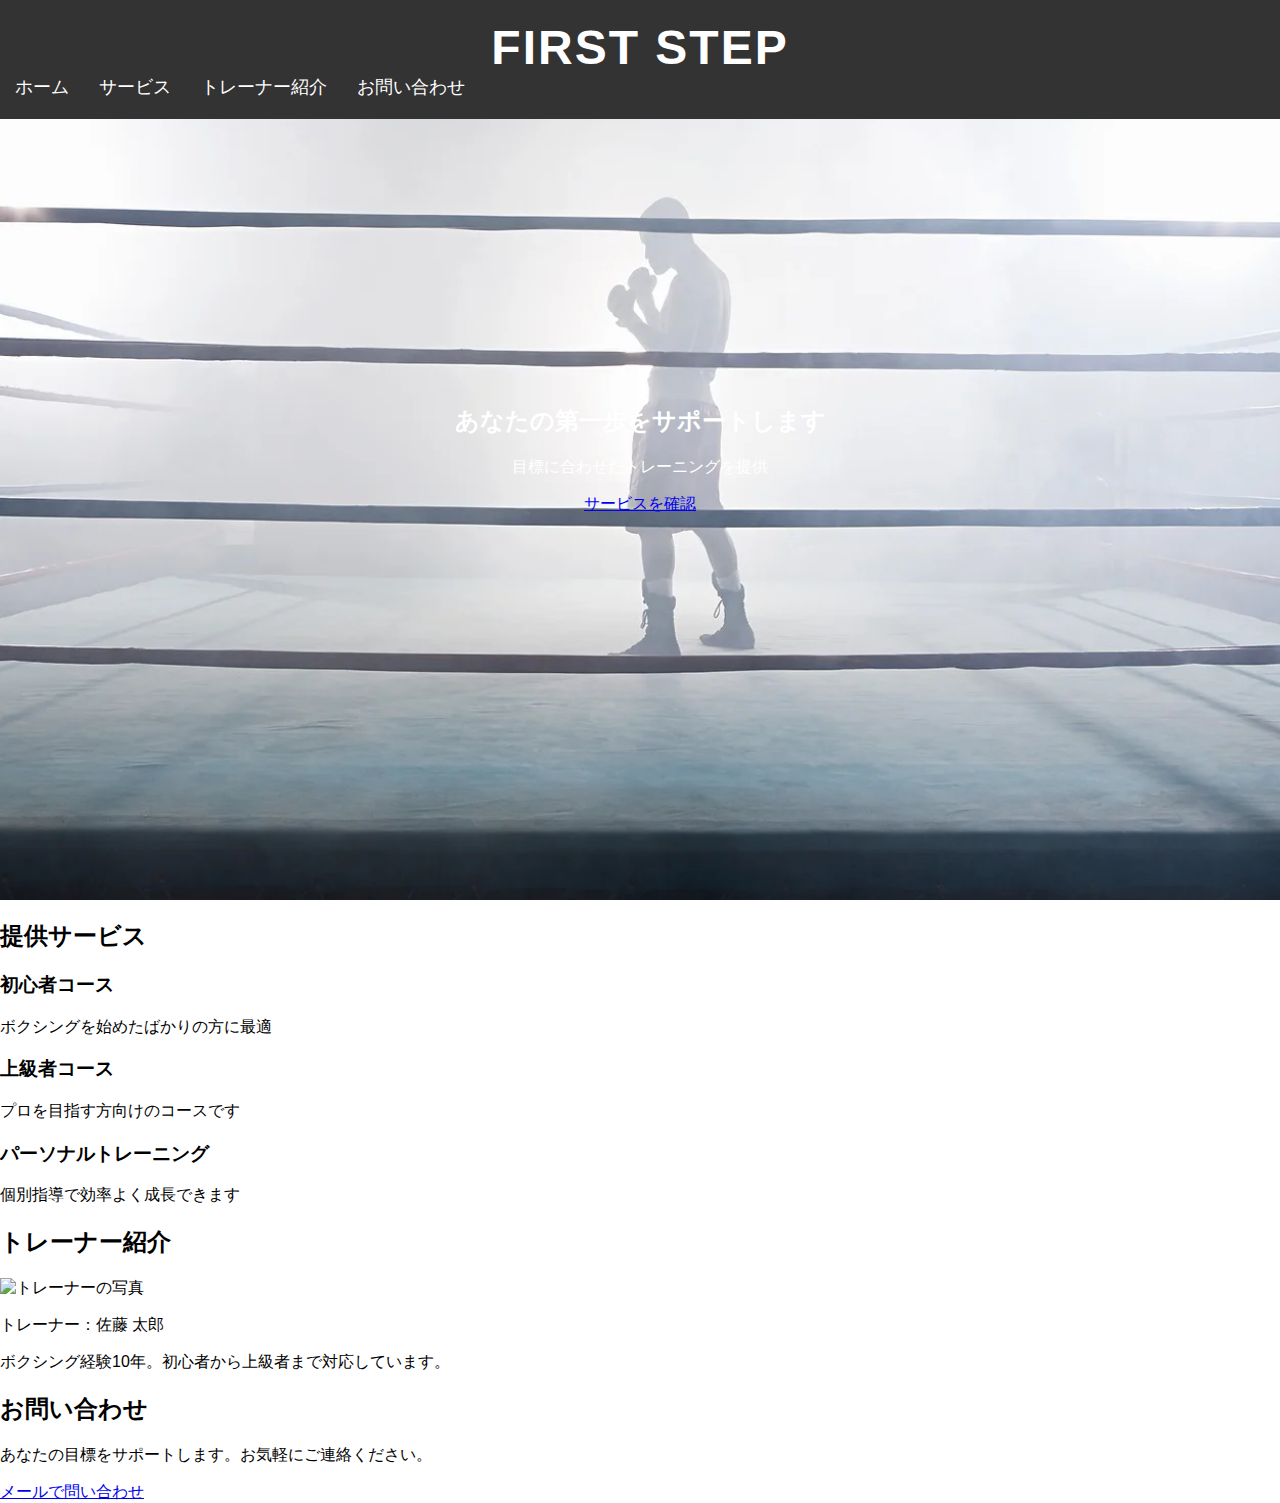
==== index.html @ b5ef2ebd "Update index.html" ====
<!DOCTYPE html>
<html lang="ja">
<head>
  <meta charset="UTF-8">
  <meta name="viewport" content="width=device-width, initial-scale=1.0">
  <title>FIRST STEP</title>
  <link rel="stylesheet" href="css/style.css">
</head>
<body>
  <header>
    <div class="container">
      <h1 class="logo">FIRST STEP</h1>
      <nav>
        <ul class="nav-links">
          <li><a href="#home">ホーム</a></li>
          <li><a href="#services">サービス</a></li>
          <li><a href="#trainer">トレーナー紹介</a></li>
          <li><a href="#contact">お問い合わせ</a></li>
        </ul>
      </nav>
    </div>
  </header>

  <section class="hero" id="home">
    <div class="hero-content">
      <h2>あなたの第一歩をサポートします</h2>
      <p>目標に合わせたトレーニングを提供</p>
      <a href="#services" class="cta-btn">サービスを確認</a>
    </div>
  </section>

  <!-- サービスセクション -->
  <section id="services" class="section fade-in">
    <h2>提供サービス</h2>
    <div class="service-cards">
      <div class="card">
        <h3>初心者コース</h3>
        <p>ボクシングを始めたばかりの方に最適</p>
      </div>
      <div class="card">
        <h3>上級者コース</h3>
        <p>プロを目指す方向けのコースです</p>
      </div>
      <div class="card">
        <h3>パーソナルトレーニング</h3>
        <p>個別指導で効率よく成長できます</p>
      </div>
    </div>
  </section>

  <!-- トレーナー紹介 -->
  <section id="trainer" class="section fade-in">
    <h2>トレーナー紹介</h2>
    <div class="trainer-info">
      <img src="../trainer.jpg" alt="トレーナーの写真" class="trainer-image">
      <p>トレーナー：佐藤 太郎</p>
      <p>ボクシング経験10年。初心者から上級者まで対応しています。</p>
    </div>
  </section>

  <!-- お問い合わせ -->
  <section id="contact" class="section fade-in">
    <h2>お問い合わせ</h2>
    <p>あなたの目標をサポートします。お気軽にご連絡ください。</p>
    <a href="mailto:info@firststep.com" class="cta-btn">メールで問い合わせ</a>
  </section>

  <script src="js/main.js"></script>
</body>
</html>
---- css/style.css ----
body {
  font-family: Arial, sans-serif;
  margin: 0;
  padding: 0;
}

header {
  background: #333;
  color: white;
  padding: 20px 0;
  position: fixed;
  width: 100%;
  top: 0;
  z-index: 1000;
  text-align: center;
}

.logo {
  font-family: 'Arial Black', sans-serif;
  font-size: 48px;
  color: white;
  letter-spacing: 2px;
  text-transform: uppercase;
  margin: 0;
}

.logo span {
  color: #f39c12;
  font-weight: bold;
}

.menu-toggle {
  display: none;
  background: none;
  border: none;
  color: white;
  font-size: 24px;
  cursor: pointer;
  position: absolute;
  top: 20px;
  right: 20px;
}

.nav-menu {
  display: flex;
  justify-content: center;
  align-items: center;
}

.nav-links {
  display: flex;
  list-style: none;
  margin: 0;
  padding: 0;
}

.nav-links li {
  margin: 0 15px;
}

.nav-links a {
  color: white;
  text-decoration: none;
  font-size: 18px;
}

/* スマホ用メニュー */
@media (max-width: 768px) {
  .menu-toggle {
    display: block;
  }

  .nav-menu {
    display: none;
    flex-direction: column;
    align-items: center;
    background: #333;
    position: absolute;
    top: 70px;
    right: 0;
    width: 100%;
  }

  .nav-menu.open {
    display: flex;
  }

  .nav-links li {
    margin: 10px 0;
  }
}

/* Hero Section */
.hero {
  height: 100vh;
  background: url('../hero-bg.jpg') no-repeat center center/cover;
  display: flex;
  justify-content: center;
  align-items: center;
  color: white;
  text-align: center;
}

.overlay {
  background: rgba(0, 0, 0, 0.5);
  padding: 20px;
}

/* その他セクション */
#about, #testimonials, #access, #cta {
  padding: 100px 20px;
  text-align: center;
}

#about {
  background: url('../about-bg.jpg') no-repeat center center/cover;
  color: white;
}

#testimonials {
  background: url('../testimonials-bg.jpg') no-repeat center center/cover;
  color: white;
}

#access {
  background: url('../access-bg.jpg') no-repeat center center/cover;
  color: white;
}

#cta {
  background: url('../cta-bg.jpg') no-repeat center center/cover;
  color: white;
}
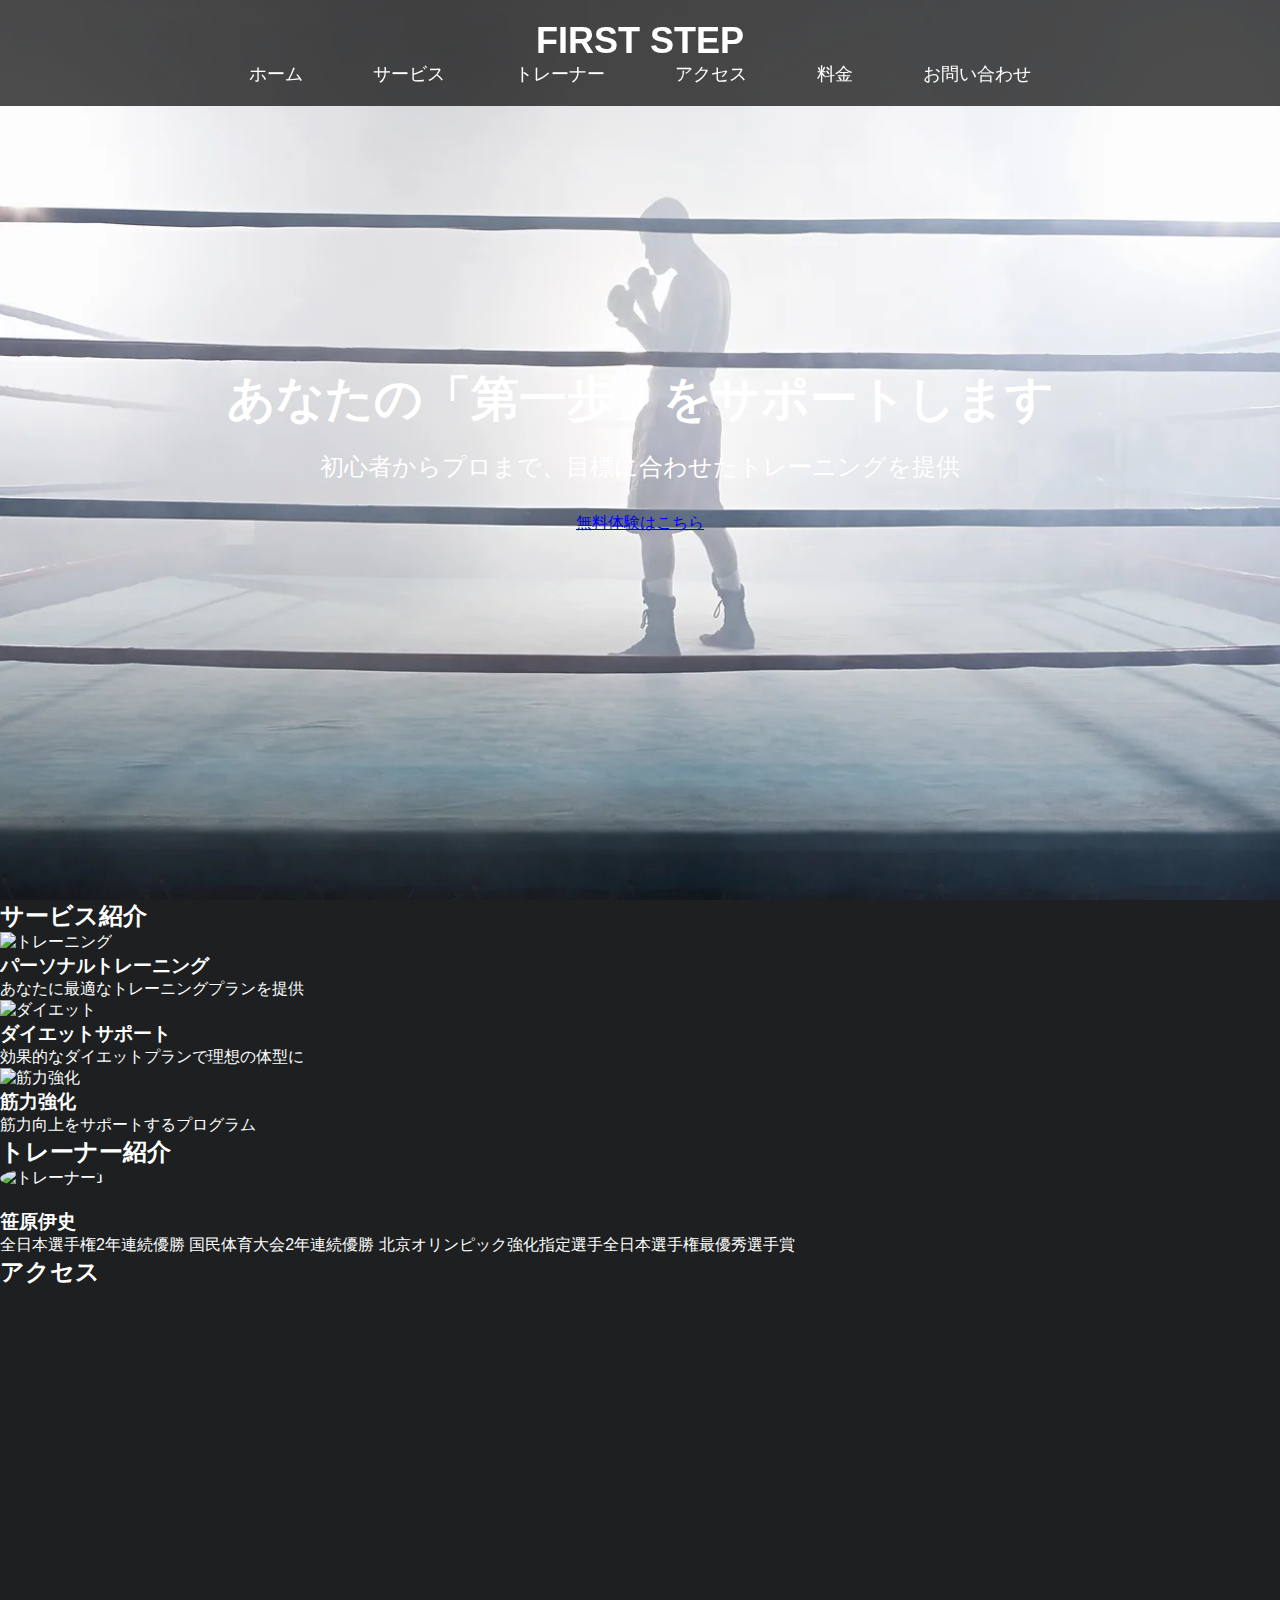
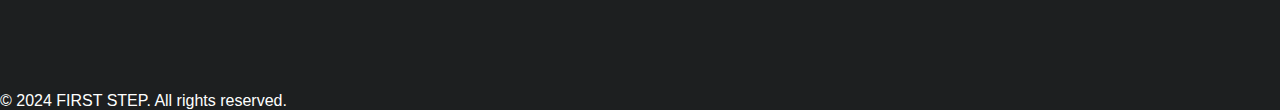
==== commit c31f2dc8: "Update index.html" ====
--- a/index.html
+++ b/index.html
@@ -7,64 +7,76 @@
   <link rel="stylesheet" href="css/style.css">
 </head>
 <body>
-  <header>
+  <!-- ヘッダー -->
+  <header class="header">
     <div class="container">
       <h1 class="logo">FIRST STEP</h1>
       <nav>
         <ul class="nav-links">
           <li><a href="#home">ホーム</a></li>
           <li><a href="#services">サービス</a></li>
-          <li><a href="#trainer">トレーナー紹介</a></li>
-          <li><a href="#contact">お問い合わせ</a></li>
+          <li><a href="#trainer">トレーナー</a></li>
+          <li><a href="#access">アクセス</a></li>
+          <li><a href="price.html">料金</a></li> <!-- 料金ページへのリンク -->
+          <li><a href="contact.html">お問い合わせ</a></li> <!-- お問い合わせページへのリンク -->
         </ul>
       </nav>
     </div>
   </header>
-
-  <section class="hero" id="home">
-    <div class="hero-content">
-      <h2>あなたの第一歩をサポートします</h2>
-      <p>目標に合わせたトレーニングを提供</p>
-      <a href="#services" class="cta-btn">サービスを確認</a>
+  
+  <!-- ヒーローセクション -->
+  <section class="hero">
+    <div class="overlay">
+      <h2>あなたの「第一歩」をサポートします</h2>
+      <p>初心者からプロまで、目標に合わせたトレーニングを提供</p>
+      <a href="#trial" class="btn">無料体験はこちら</a>
     </div>
   </section>
 
-  <!-- サービスセクション -->
-  <section id="services" class="section fade-in">
-    <h2>提供サービス</h2>
-    <div class="service-cards">
-      <div class="card">
-        <h3>初心者コース</h3>
-        <p>ボクシングを始めたばかりの方に最適</p>
+  <!-- サービス紹介 -->
+  <section class="services" id="services">
+    <h2>サービス紹介</h2>
+    <div class="service-items">
+      <div class="service-item">
+        <img src="service1.jpg" alt="トレーニング" />
+        <h3>パーソナルトレーニング</h3>
+        <p>あなたに最適なトレーニングプランを提供</p>
       </div>
-      <div class="card">
-        <h3>上級者コース</h3>
-        <p>プロを目指す方向けのコースです</p>
+      <div class="service-item">
+        <img src="service2.jpg" alt="ダイエット" />
+        <h3>ダイエットサポート</h3>
+        <p>効果的なダイエットプランで理想の体型に</p>
       </div>
-      <div class="card">
-        <h3>パーソナルトレーニング</h3>
-        <p>個別指導で効率よく成長できます</p>
+      <div class="service-item">
+        <img src="service3.jpg" alt="筋力強化" />
+        <h3>筋力強化</h3>
+        <p>筋力向上をサポートするプログラム</p>
       </div>
     </div>
   </section>
 
   <!-- トレーナー紹介 -->
-  <section id="trainer" class="section fade-in">
+  <section class="trainer">
     <h2>トレーナー紹介</h2>
-    <div class="trainer-info">
-      <img src="../trainer.jpg" alt="トレーナーの写真" class="trainer-image">
-      <p>トレーナー：佐藤 太郎</p>
-      <p>ボクシング経験10年。初心者から上級者まで対応しています。</p>
+    <div class="trainer-item">
+      <img src="trainer.jpg" alt="トレーナー1" class="trainer-image">
+      <h3>笹原伊史</h3>
+      <p>全日本選手権2年連続優勝 国民体育大会2年連続優勝 北京オリンピック強化指定選手全日本選手権最優秀選手賞</p>
+    </div>
+    <!-- 他のトレーナー紹介が続きます -->
+  </section>
+
+  <!-- アクセス -->
+  <section class="access" id="access">
+    <h2>アクセス</h2>
+    <div class="map">
+      <!-- Google Map APIを使って地図を表示 -->
+      <iframe src="https://www.google.com/maps/embed?pb=!1m18!1m12!1m3!1d3240.909237659369!2d137.24299381525692!3d35.15309782423658!2m3!1f0!2f0!3f0!3m2!1i1024!2i768!4f13.1!3m3!1m2!1s0x6002e6b1cf7b1f71%3A0x26edcf01f8b9e5b1!2z44CSNjYwMDAwMDAwMjA0XzEwP2c2MDY1NTg3Mjg5MDgzMzg!5e0!3m2!1sja!2sjp!4v1675389671304!5m2!1sja!2sjp" width="100%" height="400" style="border:0;" allowfullscreen="" loading="lazy"></iframe>
     </div>
   </section>
 
-  <!-- お問い合わせ -->
-  <section id="contact" class="section fade-in">
-    <h2>お問い合わせ</h2>
-    <p>あなたの目標をサポートします。お気軽にご連絡ください。</p>
-    <a href="mailto:info@firststep.com" class="cta-btn">メールで問い合わせ</a>
-  </section>
-
-  <script src="js/main.js"></script>
+  <footer>
+    <p>&copy; 2024 FIRST STEP. All rights reserved.</p>
+  </footer>
 </body>
 </html>
--- a/css/style.css
+++ b/css/style.css
@@ -1,133 +1,163 @@
-body {
-  font-family: Arial, sans-serif;
+/* 基本設定 */
+* {
   margin: 0;
   padding: 0;
+  box-sizing: border-box;
 }
 
+html, body {
+  font-family: 'Arial', sans-serif;
+  background-color: #1d1f20;
+  color: #fff;
+  overflow-x: hidden;
+}
+
+.container {
+  width: 100%;
+  max-width: 1200px;
+  margin: 0 auto;
+  padding: 0 20px;
+}
+
+/* ヘッダー */
 header {
-  background: #333;
-  color: white;
-  padding: 20px 0;
   position: fixed;
   width: 100%;
+  background: rgba(0, 0, 0, 0.7);
+  padding: 20px 0;
   top: 0;
   z-index: 1000;
-  text-align: center;
 }
 
 .logo {
-  font-family: 'Arial Black', sans-serif;
-  font-size: 48px;
-  color: white;
-  letter-spacing: 2px;
-  text-transform: uppercase;
-  margin: 0;
-}
-
-.logo span {
-  color: #f39c12;
+  color: #fff;
+  font-size: 36px;
   font-weight: bold;
-}
-
-.menu-toggle {
-  display: none;
-  background: none;
-  border: none;
-  color: white;
-  font-size: 24px;
-  cursor: pointer;
-  position: absolute;
-  top: 20px;
-  right: 20px;
-}
-
-.nav-menu {
-  display: flex;
-  justify-content: center;
-  align-items: center;
+  text-align: center;
 }
 
 .nav-links {
   display: flex;
+  justify-content: center;
+  gap: 30px;
   list-style: none;
-  margin: 0;
-  padding: 0;
-}
-
-.nav-links li {
-  margin: 0 15px;
 }
 
 .nav-links a {
-  color: white;
+  color: #fff;
   text-decoration: none;
   font-size: 18px;
+  padding: 10px 20px;
+  transition: color 0.3s;
 }
 
-/* スマホ用メニュー */
-@media (max-width: 768px) {
-  .menu-toggle {
-    display: block;
-  }
-
-  .nav-menu {
-    display: none;
-    flex-direction: column;
-    align-items: center;
-    background: #333;
-    position: absolute;
-    top: 70px;
-    right: 0;
-    width: 100%;
-  }
-
-  .nav-menu.open {
-    display: flex;
-  }
-
-  .nav-links li {
-    margin: 10px 0;
-  }
+.nav-links a:hover {
+  color: #ff6347;
 }
 
-/* Hero Section */
+/* ヒーローセクション */
 .hero {
+  background: url('../hero-bg.jpg') no-repeat center center/cover;
   height: 100vh;
-  background: url('../hero-bg.jpg') no-repeat center center/cover;
   display: flex;
   justify-content: center;
   align-items: center;
-  color: white;
   text-align: center;
 }
 
-.overlay {
-  background: rgba(0, 0, 0, 0.5);
-  padding: 20px;
+.hero-content {
+  background-color: rgba(0, 0, 0, 0.6);
+  padding: 30px;
+  border-radius: 10px;
 }
 
-/* その他セクション */
-#about, #testimonials, #access, #cta {
-  padding: 100px 20px;
+.hero h2 {
+  font-size: 48px;
+  margin-bottom: 20px;
+}
+
+.hero p {
+  font-size: 24px;
+  margin-bottom: 30px;
+}
+
+.cta-btn {
+  padding: 10px 20px;
+  background-color: #ff6347;
+  color: #fff;
+  font-size: 18px;
+  text-decoration: none;
+  border-radius: 5px;
+  transition: background-color 0.3s;
+}
+
+.cta-btn:hover {
+  background-color: #ff4500;
+}
+
+/* サービスセクション */
+.section {
+  padding: 80px 0;
   text-align: center;
 }
 
-#about {
-  background: url('../about-bg.jpg') no-repeat center center/cover;
-  color: white;
+.section h2 {
+  font-size: 36px;
+  margin-bottom: 40px;
 }
 
-#testimonials {
-  background: url('../testimonials-bg.jpg') no-repeat center center/cover;
-  color: white;
+.service-cards {
+  display: flex;
+  justify-content: space-around;
+  gap: 20px;
 }
 
-#access {
-  background: url('../access-bg.jpg') no-repeat center center/cover;
-  color: white;
+.card {
+  background: #333;
+  padding: 30px;
+  width: 30%;
+  border-radius: 10px;
+  box-shadow: 0 4px 10px rgba(0, 0, 0, 0.5);
 }
 
-#cta {
-  background: url('../cta-bg.jpg') no-repeat center center/cover;
-  color: white;
+.card h3 {
+  font-size: 24px;
+  margin-bottom: 15px;
 }
+
+.card p {
+  font-size: 18px;
+  color: #ddd;
+}
+
+/* トレーナー紹介 */
+.trainer-info {
+  display: flex;
+  flex-direction: column;
+  align-items: center;
+}
+
+.trainer-image {
+  width: 200px;
+  height: 200px;
+  object-fit: cover;
+  border-radius: 50%;
+  margin-bottom: 20px;
+}
+
+.trainer-info p {
+  font-size: 18px;
+  margin-bottom: 10px;
+}
+
+/* フェードインアニメーション */
+.fade-in {
+  opacity: 0;
+  transform: translateY(30px);
+  transition: opacity 0.6s ease, transform 0.6s ease;
+}
+
+.fade-in.visible {
+  opacity: 1;
+  transform: translateY(0);
+}
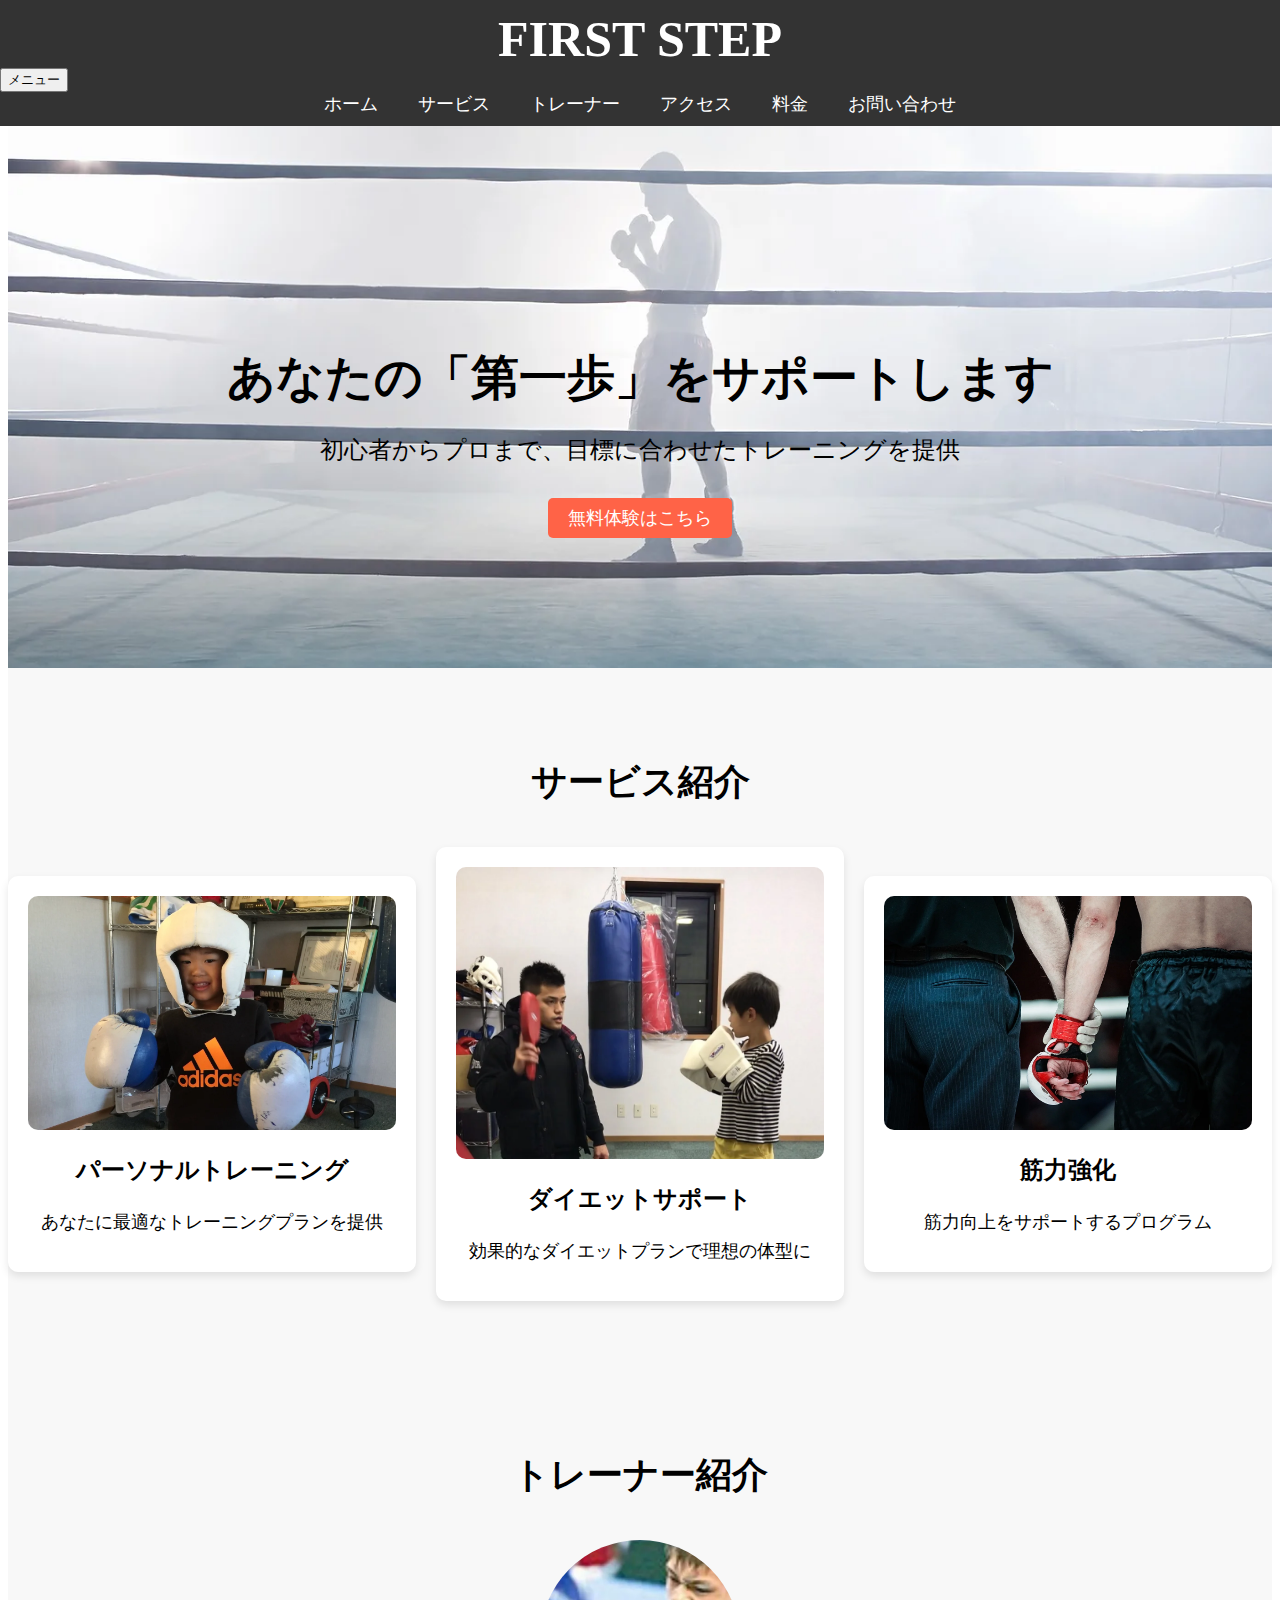
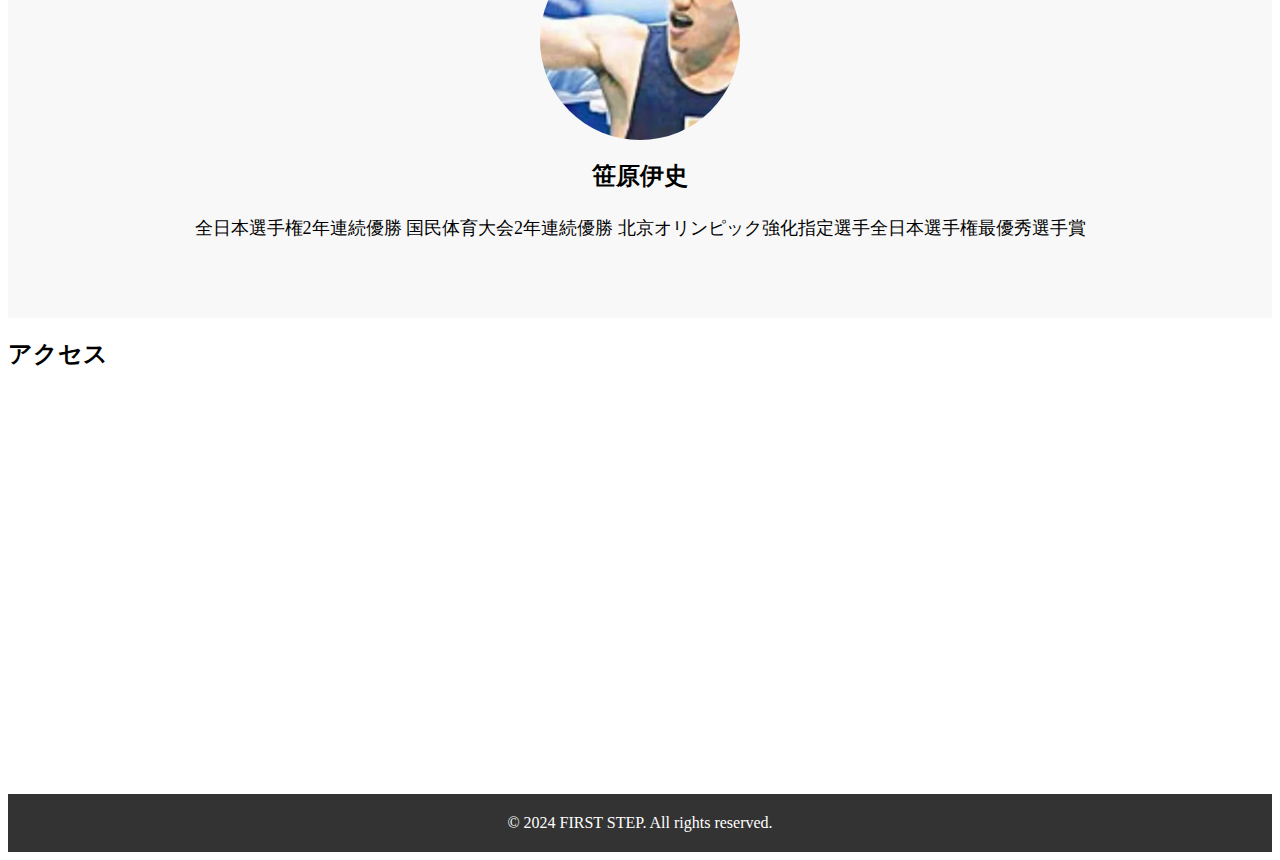
==== commit ad182904: "Update index.html" ====
--- a/index.html
+++ b/index.html
@@ -11,21 +11,22 @@
   <header class="header">
     <div class="container">
       <h1 class="logo">FIRST STEP</h1>
+      <button class="menu-btn">メニュー</button>
       <nav>
         <ul class="nav-links">
           <li><a href="#home">ホーム</a></li>
           <li><a href="#services">サービス</a></li>
           <li><a href="#trainer">トレーナー</a></li>
           <li><a href="#access">アクセス</a></li>
-          <li><a href="price.html">料金</a></li> <!-- 料金ページへのリンク -->
-          <li><a href="contact.html">お問い合わせ</a></li> <!-- お問い合わせページへのリンク -->
+          <li><a href="price.html">料金</a></li>
+          <li><a href="contact.html">お問い合わせ</a></li>
         </ul>
       </nav>
     </div>
   </header>
   
   <!-- ヒーローセクション -->
-  <section class="hero">
+  <section class="hero" id="home">
     <div class="overlay">
       <h2>あなたの「第一歩」をサポートします</h2>
       <p>初心者からプロまで、目標に合わせたトレーニングを提供</p>
@@ -56,21 +57,19 @@
   </section>
 
   <!-- トレーナー紹介 -->
-  <section class="trainer">
+  <section class="trainer" id="trainer">
     <h2>トレーナー紹介</h2>
     <div class="trainer-item">
       <img src="trainer.jpg" alt="トレーナー1" class="trainer-image">
       <h3>笹原伊史</h3>
       <p>全日本選手権2年連続優勝 国民体育大会2年連続優勝 北京オリンピック強化指定選手全日本選手権最優秀選手賞</p>
     </div>
-    <!-- 他のトレーナー紹介が続きます -->
   </section>
 
   <!-- アクセス -->
   <section class="access" id="access">
     <h2>アクセス</h2>
     <div class="map">
-      <!-- Google Map APIを使って地図を表示 -->
       <iframe src="https://www.google.com/maps/embed?pb=!1m18!1m12!1m3!1d3240.909237659369!2d137.24299381525692!3d35.15309782423658!2m3!1f0!2f0!3f0!3m2!1i1024!2i768!4f13.1!3m3!1m2!1s0x6002e6b1cf7b1f71%3A0x26edcf01f8b9e5b1!2z44CSNjYwMDAwMDAwMjA0XzEwP2c2MDY1NTg3Mjg5MDgzMzg!5e0!3m2!1sja!2sjp!4v1675389671304!5m2!1sja!2sjp" width="100%" height="400" style="border:0;" allowfullscreen="" loading="lazy"></iframe>
     </div>
   </section>
@@ -78,5 +77,7 @@
   <footer>
     <p>&copy; 2024 FIRST STEP. All rights reserved.</p>
   </footer>
+
+  <script src="js/main.js"></script>
 </body>
 </html>
--- a/css/style.css
+++ b/css/style.css
@@ -1,163 +1,255 @@
-/* 基本設定 */
-* {
+/* ヘッダー */
+.header {
+  position: fixed;
+  top: 0;
+  left: 0;
+  width: 100%;
+  background-color: #333;
+  color: white;
+  padding: 10px 0;
+  z-index: 1000;
+}
+
+.header .logo {
+  font-size: 50px;
+  text-align: center;
+  margin: 0;
+}
+
+.nav-links {
+  list-style: none;
+  display: flex;
+  justify-content: center;
   margin: 0;
   padding: 0;
-  box-sizing: border-box;
-}
-
-html, body {
-  font-family: 'Arial', sans-serif;
-  background-color: #1d1f20;
-  color: #fff;
-  overflow-x: hidden;
-}
-
-.container {
-  width: 100%;
-  max-width: 1200px;
-  margin: 0 auto;
-  padding: 0 20px;
-}
-
-/* ヘッダー */
-header {
-  position: fixed;
-  width: 100%;
-  background: rgba(0, 0, 0, 0.7);
-  padding: 20px 0;
-  top: 0;
-  z-index: 1000;
-}
-
-.logo {
-  color: #fff;
-  font-size: 36px;
-  font-weight: bold;
-  text-align: center;
-}
-
-.nav-links {
-  display: flex;
-  justify-content: center;
-  gap: 30px;
-  list-style: none;
+}
+
+.nav-links li {
+  margin: 0 20px;
 }
 
 .nav-links a {
-  color: #fff;
+  color: white;
   text-decoration: none;
   font-size: 18px;
-  padding: 10px 20px;
-  transition: color 0.3s;
 }
 
 .nav-links a:hover {
   color: #ff6347;
 }
 
-/* ヒーローセクション */
+/* bodyにpadding-topを追加してヘッダー分の隙間を作成 */
+body {
+  padding-top: 80px; /* ヘッダー分のスペース */
+}
+
+/* 各ページの最初のセクションにpadding-topを追加してヘッダーが被らないように */
+header + section {
+  padding-top: 80px; /* ヘッダーの高さ分 */
+}
+
+/* トップページのヒーローセクション */
 .hero {
-  background: url('../hero-bg.jpg') no-repeat center center/cover;
-  height: 100vh;
-  display: flex;
+  background-image: url('../hero-bg.jpg');
+  background-size: cover;
+  background-position: center;
+  height: 500px;
+  color: white;
+  display: flex;
+  flex-direction: column;
   justify-content: center;
   align-items: center;
   text-align: center;
-}
-
-.hero-content {
-  background-color: rgba(0, 0, 0, 0.6);
-  padding: 30px;
-  border-radius: 10px;
 }
 
 .hero h2 {
   font-size: 48px;
   margin-bottom: 20px;
+  color: black; /* 文字色を黒に変更 */
 }
 
 .hero p {
   font-size: 24px;
-  margin-bottom: 30px;
-}
-
-.cta-btn {
+  margin-bottom: 40px;
+  color: black; /* 文字色を黒に変更 */
+}
+
+.hero .btn {
+  background-color: #ff6347;
+  padding: 10px 20px;
+  color: white;
+  text-decoration: none;
+  font-size: 18px;
+  border-radius: 5px;
+}
+
+.hero .btn:hover {
+  background-color: #ff4500;
+}
+
+/* サービス紹介セクション */
+/* サービス紹介セクション */
+.services {
+  padding: 60px 0;
+  text-align: center;
+  background-color: #f8f8f8;
+}
+
+.services h2 {
+  font-size: 36px;
+  margin-bottom: 40px;
+}
+
+/* サービスアイテムを横並びに */
+.services .service-items {
+  display: flex;
+  justify-content: space-between; /* アイテム間に均等なスペース */
+  align-items: center; /* アイテムを縦方向に中央揃え */
+  gap: 20px; /* アイテム間に間隔を追加 */
+}
+
+/* サービスアイテム */
+.service-item {
+  width: 30%;
+  background-color: #fff;
+  padding: 20px;
+  border-radius: 10px;
+  box-shadow: 0 4px 8px rgba(0, 0, 0, 0.1);
+  text-align: center;
+}
+
+.service-item img {
+  width: 100%;
+  height: auto;
+  border-radius: 10px;
+}
+
+.service-item h3 {
+  font-size: 24px;
+  margin-top: 20px;
+}
+
+.service-item p {
+  font-size: 18px;
+  margin-top: 10px;
+}
+
+.trainer h2 {
+  font-size: 36px;
+  margin-bottom: 40px;
+}
+
+.trainer {
+  padding: 60px 0;
+  text-align: center;
+  background-color: #f8f8f8;
+}
+
+/* 料金ページ */
+.price {
+  padding: 60px 0;
+  text-align: center;
+}
+
+.price h2 {
+  font-size: 36px;
+  margin-bottom: 40px;
+}
+
+.price-list {
+  display: flex;
+  justify-content: space-around;
+}
+
+.price-item {
+  width: 30%;
+  padding: 20px;
+  background-color: #f4f4f4;
+  border-radius: 10px;
+  box-shadow: 0 4px 8px rgba(0, 0, 0, 0.1);
+}
+
+.price-item h3 {
+  font-size: 24px;
+  margin-bottom: 10px;
+}
+
+.price-item p {
+  font-size: 18px;
+}
+
+/* お問い合わせページ */
+.contact {
+  padding: 60px 0;
+  text-align: center;
+}
+
+.contact form {
+  max-width: 600px;
+  margin: 0 auto;
+}
+
+.contact label {
+  display: block;
+  margin-bottom: 8px;
+  font-size: 18px;
+}
+
+.contact input, .contact textarea {
+  width: 100%;
+  padding: 10px;
+  margin-bottom: 20px;
+  font-size: 16px;
+  border: 1px solid #ccc;
+  border-radius: 5px;
+}
+
+.contact button {
   padding: 10px 20px;
   background-color: #ff6347;
-  color: #fff;
-  font-size: 18px;
-  text-decoration: none;
+  color: white;
+  border: none;
   border-radius: 5px;
-  transition: background-color 0.3s;
-}
-
-.cta-btn:hover {
+  font-size: 18px;
+}
+
+.contact button:hover {
   background-color: #ff4500;
 }
 
-/* サービスセクション */
-.section {
-  padding: 80px 0;
-  text-align: center;
-}
-
-.section h2 {
-  font-size: 36px;
-  margin-bottom: 40px;
-}
-
-.service-cards {
-  display: flex;
-  justify-content: space-around;
-  gap: 20px;
-}
-
-.card {
-  background: #333;
-  padding: 30px;
-  width: 30%;
-  border-radius: 10px;
-  box-shadow: 0 4px 10px rgba(0, 0, 0, 0.5);
-}
-
-.card h3 {
-  font-size: 24px;
-  margin-bottom: 15px;
-}
-
-.card p {
-  font-size: 18px;
-  color: #ddd;
-}
-
-/* トレーナー紹介 */
-.trainer-info {
-  display: flex;
-  flex-direction: column;
-  align-items: center;
-}
-
-.trainer-image {
-  width: 200px;
-  height: 200px;
-  object-fit: cover;
-  border-radius: 50%;
-  margin-bottom: 20px;
-}
-
-.trainer-info p {
-  font-size: 18px;
-  margin-bottom: 10px;
-}
-
-/* フェードインアニメーション */
-.fade-in {
-  opacity: 0;
-  transform: translateY(30px);
-  transition: opacity 0.6s ease, transform 0.6s ease;
-}
-
-.fade-in.visible {
-  opacity: 1;
-  transform: translateY(0);
-}
+/* フッター */
+footer {
+  background-color: #333;
+  color: white;
+  text-align: center;
+  padding: 20px 0;
+  position: relative;
+  bottom: 0;
+  width: 100%;
+}
+
+footer p {
+  margin: 0;
+  font-size: 16px;
+}
+
+.trainer .trainer-image {
+  width: 200px; /* 画像のサイズを調整 */
+  height: 200px; /* 画像のサイズを調整 */
+  border-radius: 50%; /* 丸くする */
+  display: block;
+  margin: 0 auto 20px auto; /* 中央揃え */
+  object-fit: cover; /* 画像の縦横比を保ちつつ、切り抜き表示 */
+}
+
+.trainer h3 {
+  text-align: center; /* 名前も中央揃え */
+  font-size: 24px;
+  margin-top: 10px;
+}
+
+.trainer p {
+  text-align: center; /* 説明文も中央揃え */
+  font-size: 18px;
+  margin-top: 10px;
+}
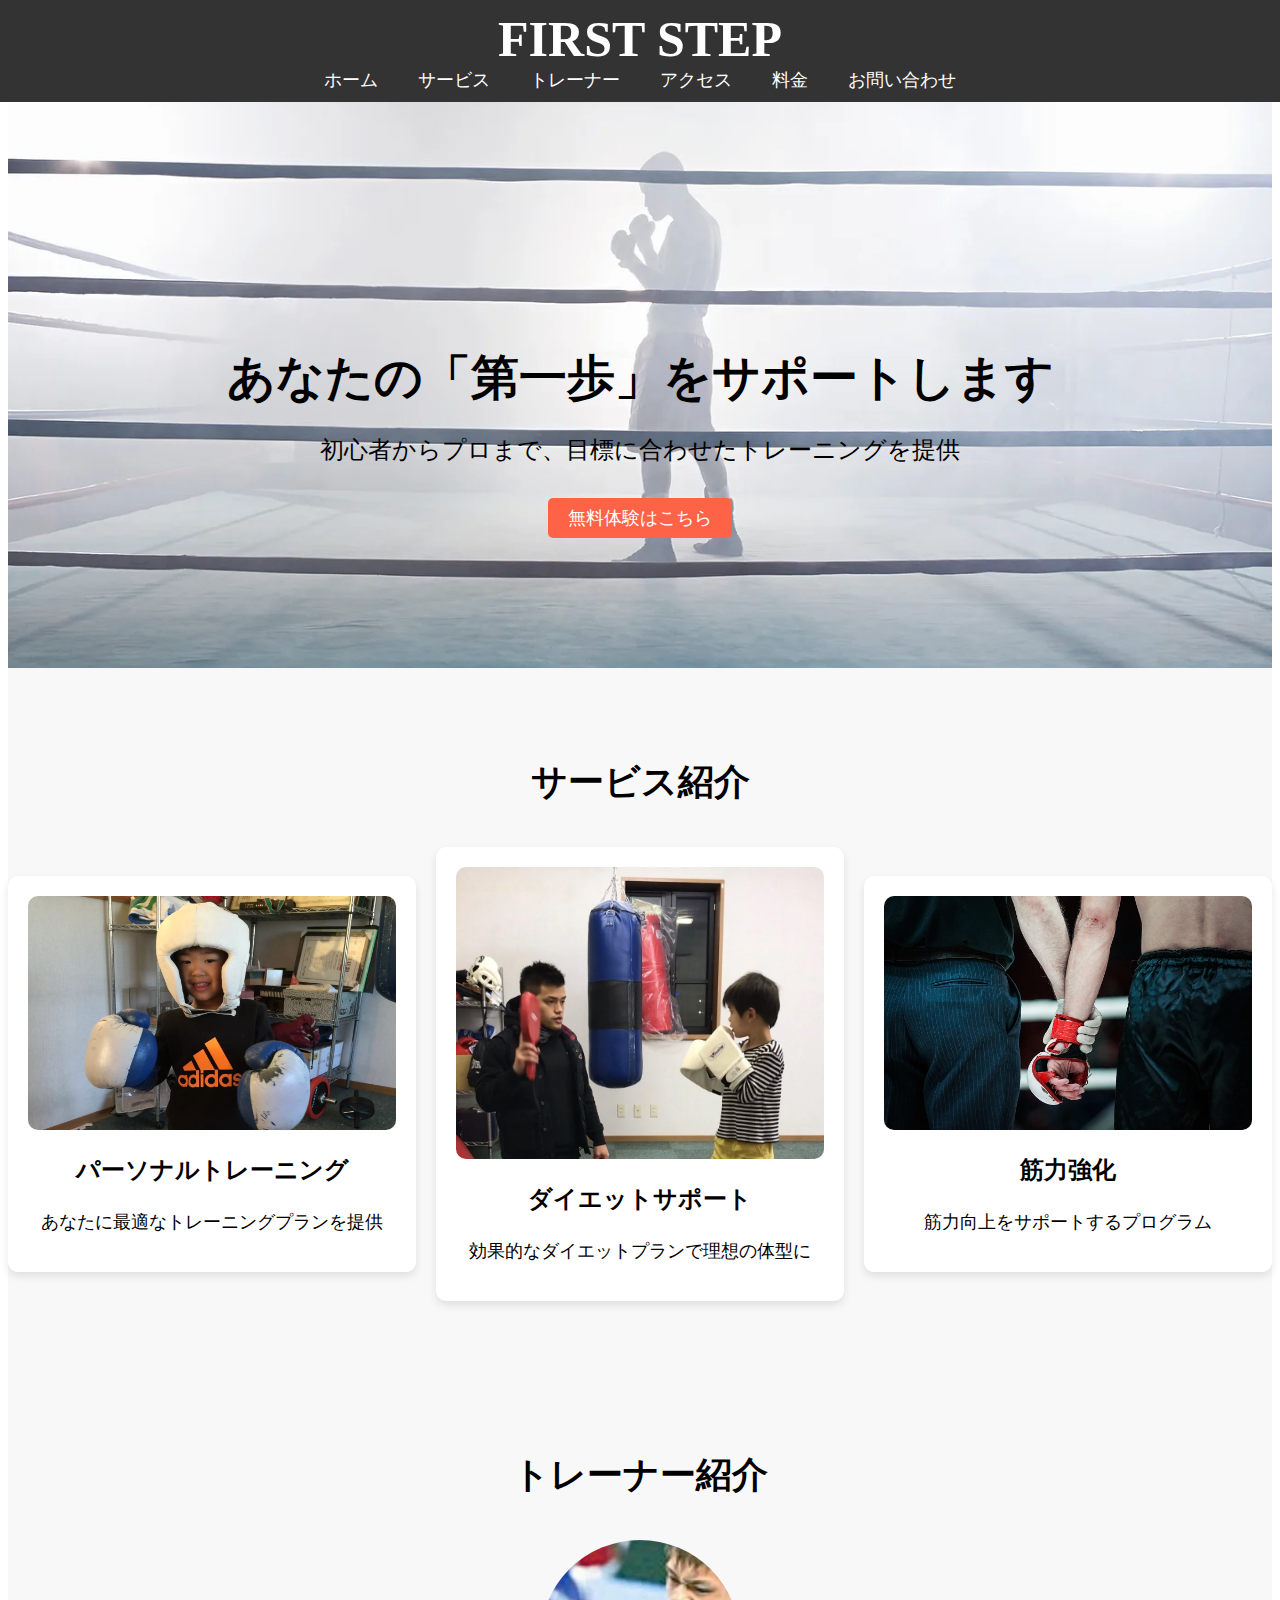
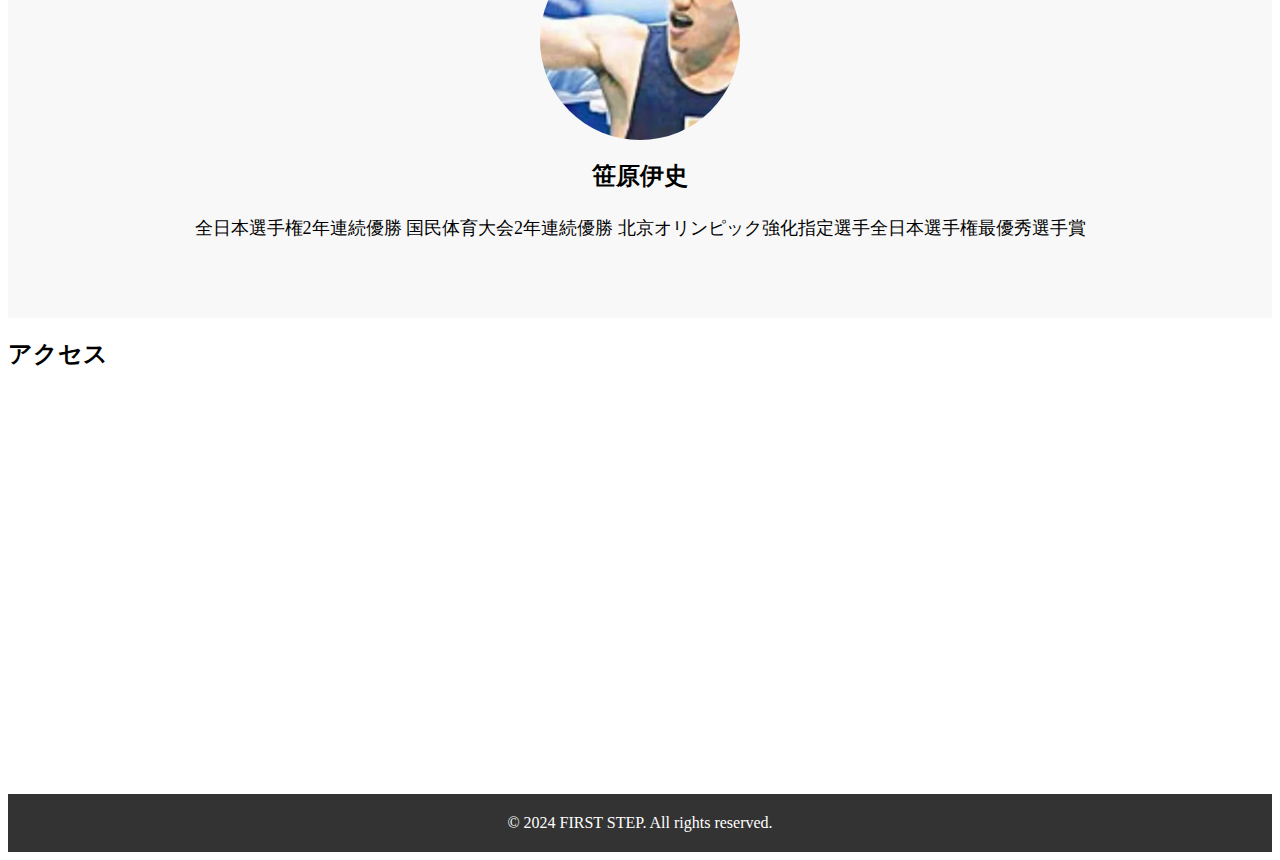
==== commit d6e81413: "Update index.html" ====
--- a/index.html
+++ b/index.html
@@ -11,9 +11,9 @@
   <header class="header">
     <div class="container">
       <h1 class="logo">FIRST STEP</h1>
-      <button class="menu-btn">メニュー</button>
+      <button class="menu-toggle" id="menu-toggle">&#9776;</button> <!-- ハンバーガーメニュー -->
       <nav>
-        <ul class="nav-links">
+        <ul class="nav-links" id="nav-links">
           <li><a href="#home">ホーム</a></li>
           <li><a href="#services">サービス</a></li>
           <li><a href="#trainer">トレーナー</a></li>
--- a/css/style.css
+++ b/css/style.css
@@ -38,6 +38,63 @@
   color: #ff6347;
 }
 
+.nav-links {
+  display: flex; /* デフォルトでは横並び */
+}
+
+.menu-toggle {
+  display: none; /* スマホ用に隠す */
+  font-size: 30px;
+  background: none;
+  border: none;
+  color: white;
+  cursor: pointer;
+}
+
+/* スマホ用のスタイル */
+@media (max-width: 768px) {
+  .nav-links {
+    display: none; /* 初期状態では非表示 */
+    flex-direction: column;
+    width: 100%;
+    text-align: center;
+    background-color: #333;
+    position: absolute;
+    top: 60px;
+    left: 0;
+  }
+
+  .nav-links.active {
+    display: flex; /* メニューがアクティブな時に表示 */
+  }
+
+  .menu-toggle {
+    display: block; /* ハンバーガーメニューのボタンを表示 */
+  }
+
+  .nav-links li {
+    margin: 15px 0;
+  }
+
+  .nav-links a {
+    font-size: 20px;
+  }
+}
+
+/* スクロール時にヘッダーを隠す */
+body {
+  padding-top: 80px;
+}
+
+header + section {
+  padding-top: 80px;
+}
+
+header.scrolled {
+  top: -80px;
+  transition: top 0.3s;
+}
+
 /* bodyにpadding-topを追加してヘッダー分の隙間を作成 */
 body {
   padding-top: 80px; /* ヘッダー分のスペース */
@@ -87,7 +144,6 @@
   background-color: #ff4500;
 }
 
-/* サービス紹介セクション */
 /* サービス紹介セクション */
 .services {
   padding: 60px 0;
@@ -233,6 +289,7 @@
   font-size: 16px;
 }
 
+/* トレーナー画像 */
 .trainer .trainer-image {
   width: 200px; /* 画像のサイズを調整 */
   height: 200px; /* 画像のサイズを調整 */
@@ -253,3 +310,39 @@
   font-size: 18px;
   margin-top: 10px;
 }
+
+/* レスポンシブ対応 */
+@media (max-width: 768px) {
+  .nav-links {
+    flex-direction: column;
+    align-items: center;
+  }
+
+  .nav-links li {
+    margin: 10px 0;
+  }
+
+  .services .service-items {
+    flex-direction: column;
+    align-items: center;
+  }
+
+  .service-item {
+    width: 80%;
+    margin-bottom: 30px;
+  }
+
+  .price-list {
+    flex-direction: column;
+    align-items: center;
+  }
+
+  .price-item {
+    width: 80%;
+    margin-bottom: 30px;
+  }
+}
+
+html {
+  scroll-behavior: smooth;
+}
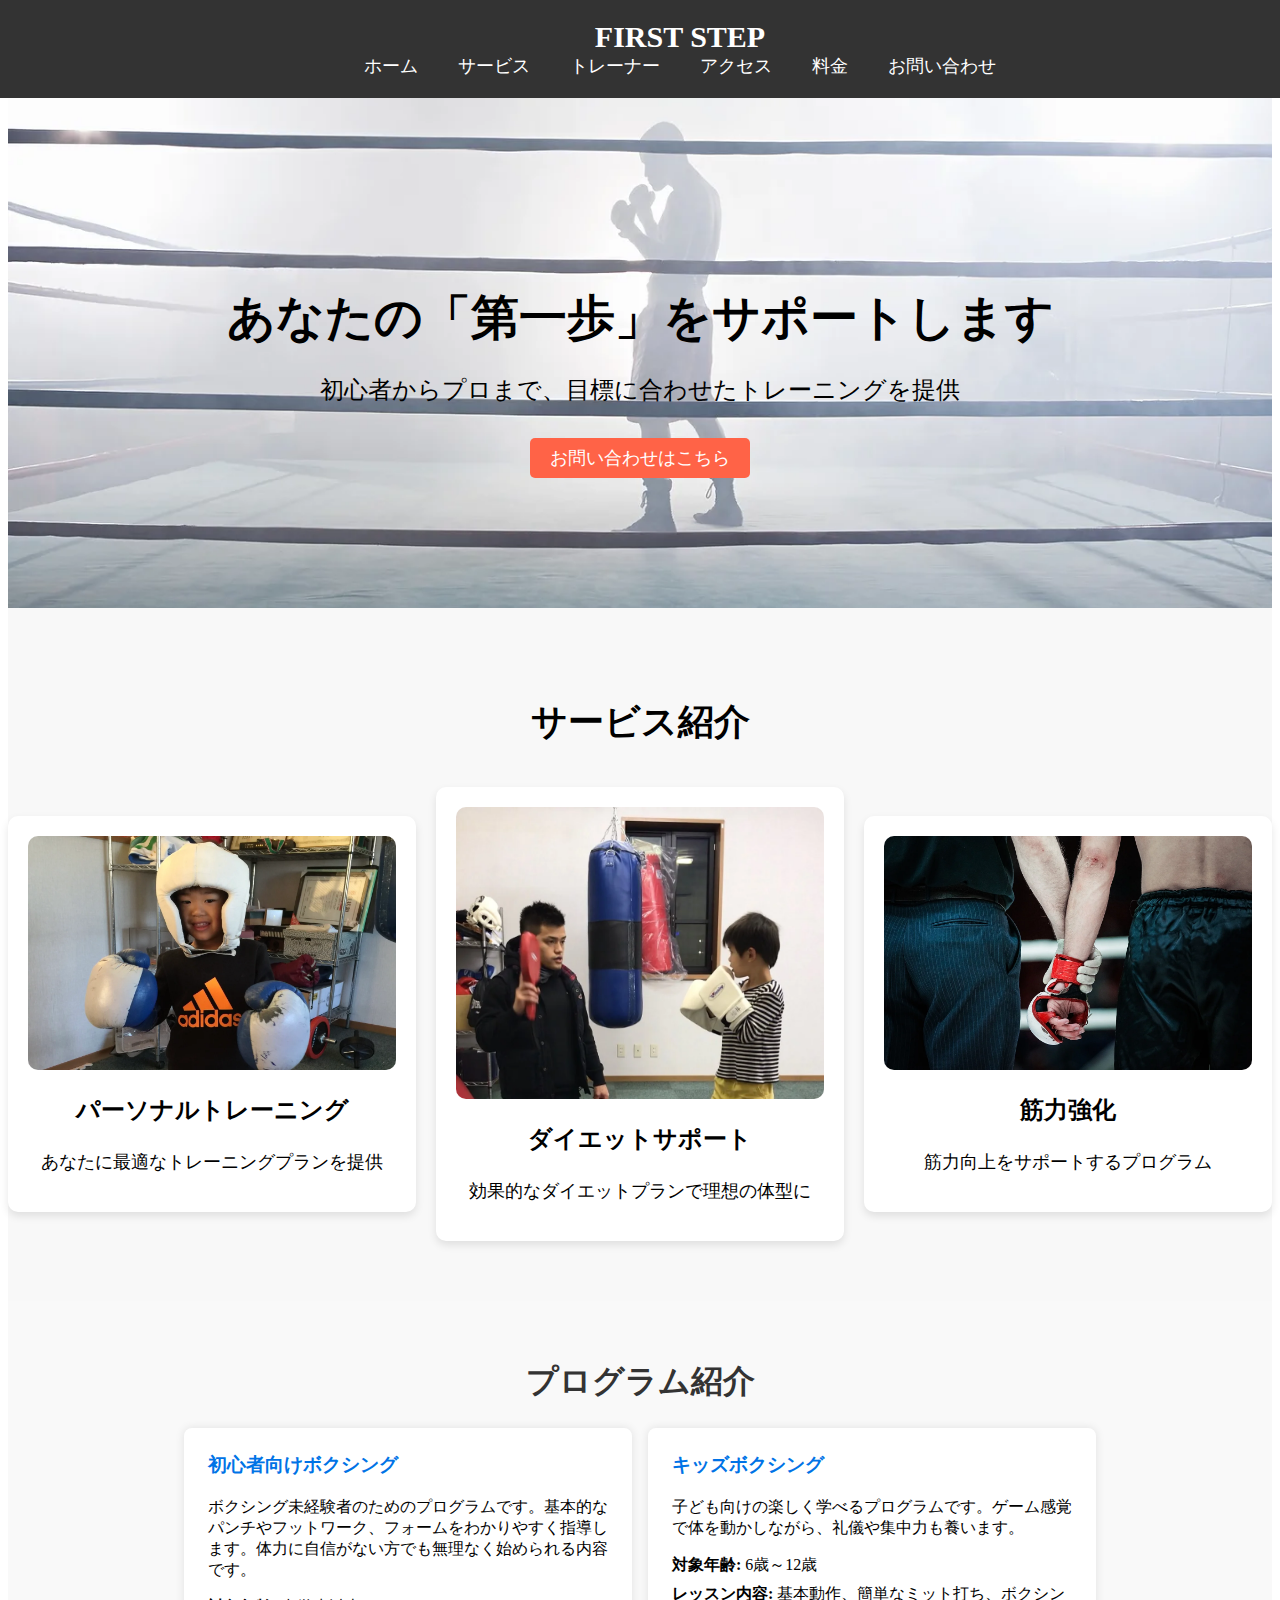
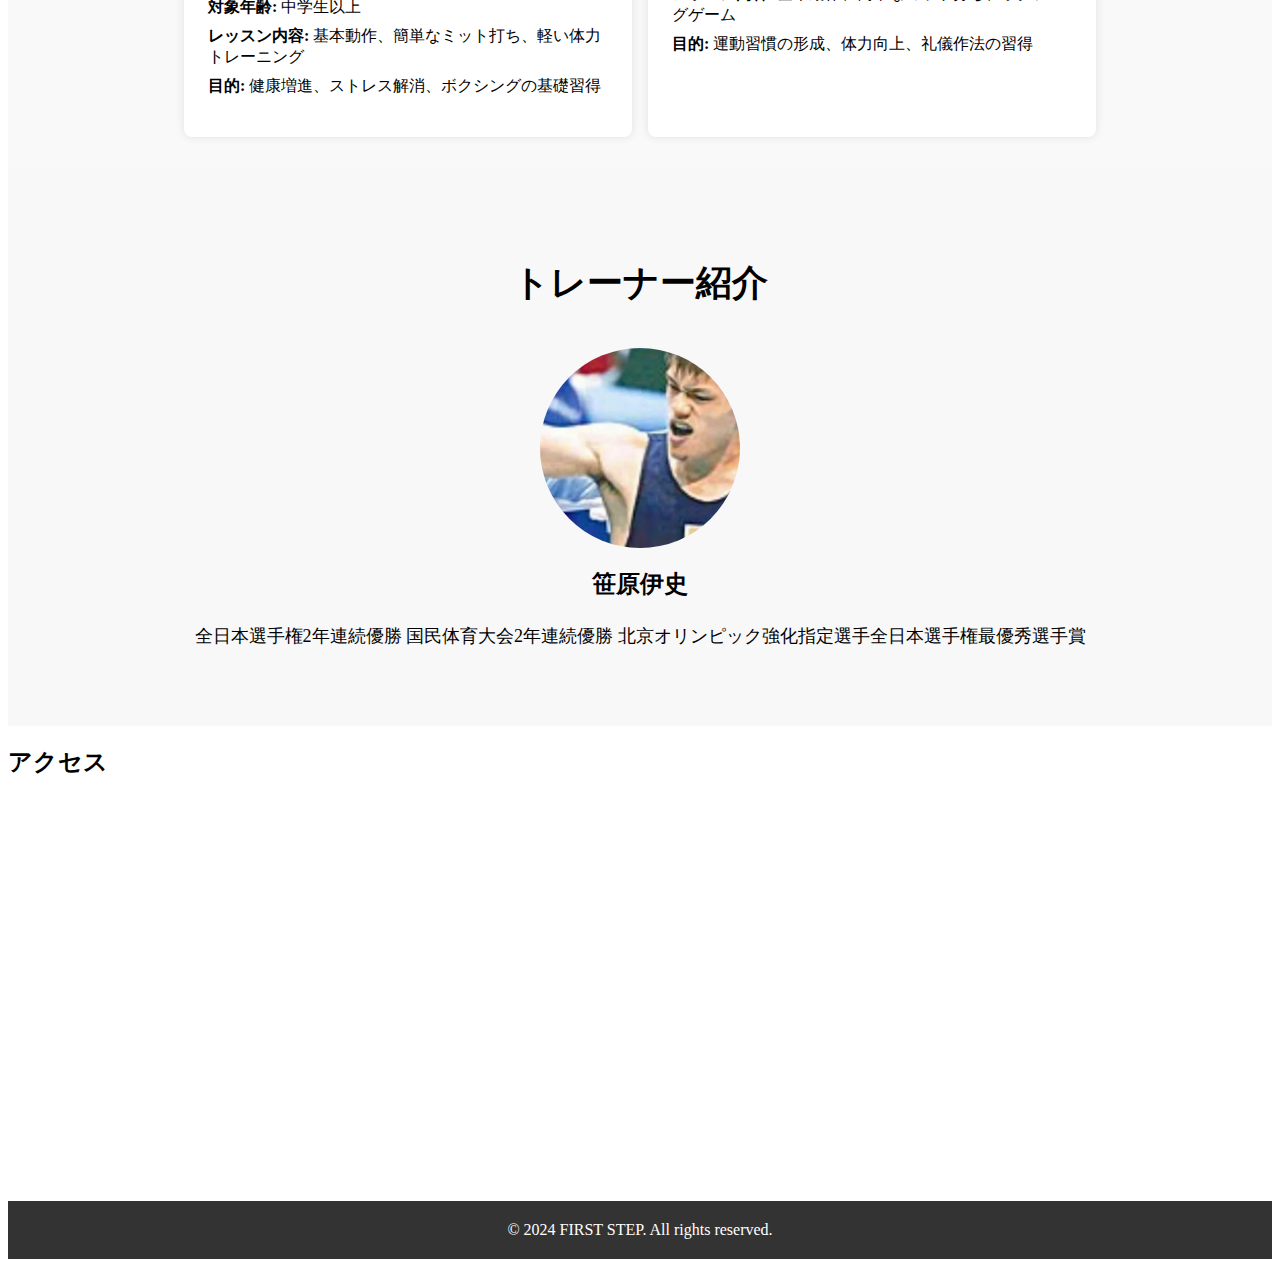
==== commit d0a601d1: "Update index.html" ====
--- a/index.html
+++ b/index.html
@@ -10,7 +10,7 @@
   <!-- ヘッダー -->
   <header class="header">
     <div class="container">
-      <h1 class="logo">FIRST STEP</h1>
+      <h1 class="logo"><a href="index.html">FIRST STEP</a></h1>
       <button class="menu-toggle" id="menu-toggle">&#9776;</button> <!-- ハンバーガーメニュー -->
       <nav>
         <ul class="nav-links" id="nav-links">
@@ -30,7 +30,7 @@
     <div class="overlay">
       <h2>あなたの「第一歩」をサポートします</h2>
       <p>初心者からプロまで、目標に合わせたトレーニングを提供</p>
-      <a href="#trial" class="btn">無料体験はこちら</a>
+      <a href="contact.html" class="btn">お問い合わせはこちら</a>
     </div>
   </section>
 
@@ -55,6 +55,30 @@
       </div>
     </div>
   </section>
+<!-- プログラム紹介 -->
+<section class="programs" id="programs">
+  <h2>プログラム紹介</h2>
+  <div class="program-items">
+    <div class="program-item">
+      <h3>初心者向けボクシング</h3>
+      <p>ボクシング未経験者のためのプログラムです。基本的なパンチやフットワーク、フォームをわかりやすく指導します。体力に自信がない方でも無理なく始められる内容です。</p>
+      <ul>
+        <li><strong>対象年齢:</strong> 中学生以上</li>
+        <li><strong>レッスン内容:</strong> 基本動作、簡単なミット打ち、軽い体力トレーニング</li>
+        <li><strong>目的:</strong> 健康増進、ストレス解消、ボクシングの基礎習得</li>
+      </ul>
+    </div>
+    <div class="program-item">
+      <h3>キッズボクシング</h3>
+      <p>子ども向けの楽しく学べるプログラムです。ゲーム感覚で体を動かしながら、礼儀や集中力も養います。</p>
+      <ul>
+        <li><strong>対象年齢:</strong> 6歳～12歳</li>
+        <li><strong>レッスン内容:</strong> 基本動作、簡単なミット打ち、ボクシングゲーム</li>
+        <li><strong>目的:</strong> 運動習慣の形成、体力向上、礼儀作法の習得</li>
+      </ul>
+    </div>
+  </div>
+</section>
 
   <!-- トレーナー紹介 -->
   <section class="trainer" id="trainer">
--- a/css/style.css
+++ b/css/style.css
@@ -6,20 +6,26 @@
   width: 100%;
   background-color: #333;
   color: white;
-  padding: 10px 0;
   z-index: 1000;
-}
-
+  display: flex;
+  justify-content: center; /* ヘッダー内の要素を中央に配置 */
+  align-items: center;
+  padding: 20px 40px;
+}
+
+/* ロゴ */
 .header .logo {
-  font-size: 50px;
-  text-align: center;
+  font-size: 30px;
   margin: 0;
-}
-
+  text-align: center;
+  flex: 1; /* ロゴを中央に配置するためにflexを使用 */
+}
+
+/* ナビゲーションメニュー */
 .nav-links {
   list-style: none;
   display: flex;
-  justify-content: center;
+  justify-content: flex-end; /* ナビゲーションメニューを右寄せ */
   margin: 0;
   padding: 0;
 }
@@ -38,12 +44,27 @@
   color: #ff6347;
 }
 
-.nav-links {
-  display: flex; /* デフォルトでは横並び */
-}
-
+/* ヘッダー下のコンテンツとの間隔 */
+header + section {
+  padding-top: 20px; /* ヘッダーの高さに合わせて余白を空ける */
+}
+
+
+
+
+
+.logo a {
+  color: white; /* ロゴの色 */
+  text-decoration: none; /* 下線を消す */
+}
+
+.logo a:hover {
+  color: white; /* ホバー時に色が変わらないようにする */
+}
+
+/* ハンバーガーメニュー */
 .menu-toggle {
-  display: none; /* スマホ用に隠す */
+  display: none;
   font-size: 30px;
   background: none;
   border: none;
@@ -51,29 +72,29 @@
   cursor: pointer;
 }
 
-/* スマホ用のスタイル */
 @media (max-width: 768px) {
   .nav-links {
-    display: none; /* 初期状態では非表示 */
-    flex-direction: column;
+    display: none;
     width: 100%;
     text-align: center;
     background-color: #333;
     position: absolute;
     top: 60px;
     left: 0;
+    padding: 10px 0;
   }
 
   .nav-links.active {
-    display: flex; /* メニューがアクティブな時に表示 */
+    display: flex;
+    flex-direction: column;
   }
 
   .menu-toggle {
-    display: block; /* ハンバーガーメニューのボタンを表示 */
+    display: block;
   }
 
   .nav-links li {
-    margin: 15px 0;
+    margin: 10px 0;
   }
 
   .nav-links a {
@@ -81,28 +102,14 @@
   }
 }
 
-/* スクロール時にヘッダーを隠す */
+/* スクロール時にヘッダーを隠さない */
 body {
-  padding-top: 80px;
-}
-
-header + section {
-  padding-top: 80px;
-}
-
-header.scrolled {
-  top: -80px;
-  transition: top 0.3s;
+  padding-top: 80px; /* ヘッダー分のスペース */
 }
 
 /* bodyにpadding-topを追加してヘッダー分の隙間を作成 */
 body {
   padding-top: 80px; /* ヘッダー分のスペース */
-}
-
-/* 各ページの最初のセクションにpadding-topを追加してヘッダーが被らないように */
-header + section {
-  padding-top: 80px; /* ヘッダーの高さ分 */
 }
 
 /* トップページのヒーローセクション */
@@ -346,3 +353,45 @@
 html {
   scroll-behavior: smooth;
 }
+
+.programs {
+  padding: 2rem 1rem;
+  background-color: #f9f9f9;
+}
+
+.programs h2 {
+  text-align: center;
+  margin-bottom: 1.5rem;
+  font-size: 2rem;
+  color: #333;
+}
+
+.program-items {
+  display: flex;
+  flex-wrap: wrap;
+  gap: 1rem;
+  justify-content: center;
+}
+
+.program-item {
+  background: #fff;
+  padding: 1.5rem;
+  border-radius: 8px;
+  box-shadow: 0 0 10px rgba(0, 0, 0, 0.1);
+  max-width: 400px;
+  width: 100%;
+}
+
+.program-item h3 {
+  margin-top: 0;
+  color: #0073e6;
+}
+
+.program-item ul {
+  list-style-type: none;
+  padding: 0;
+}
+
+.program-item ul li {
+  margin: 0.5rem 0;
+}
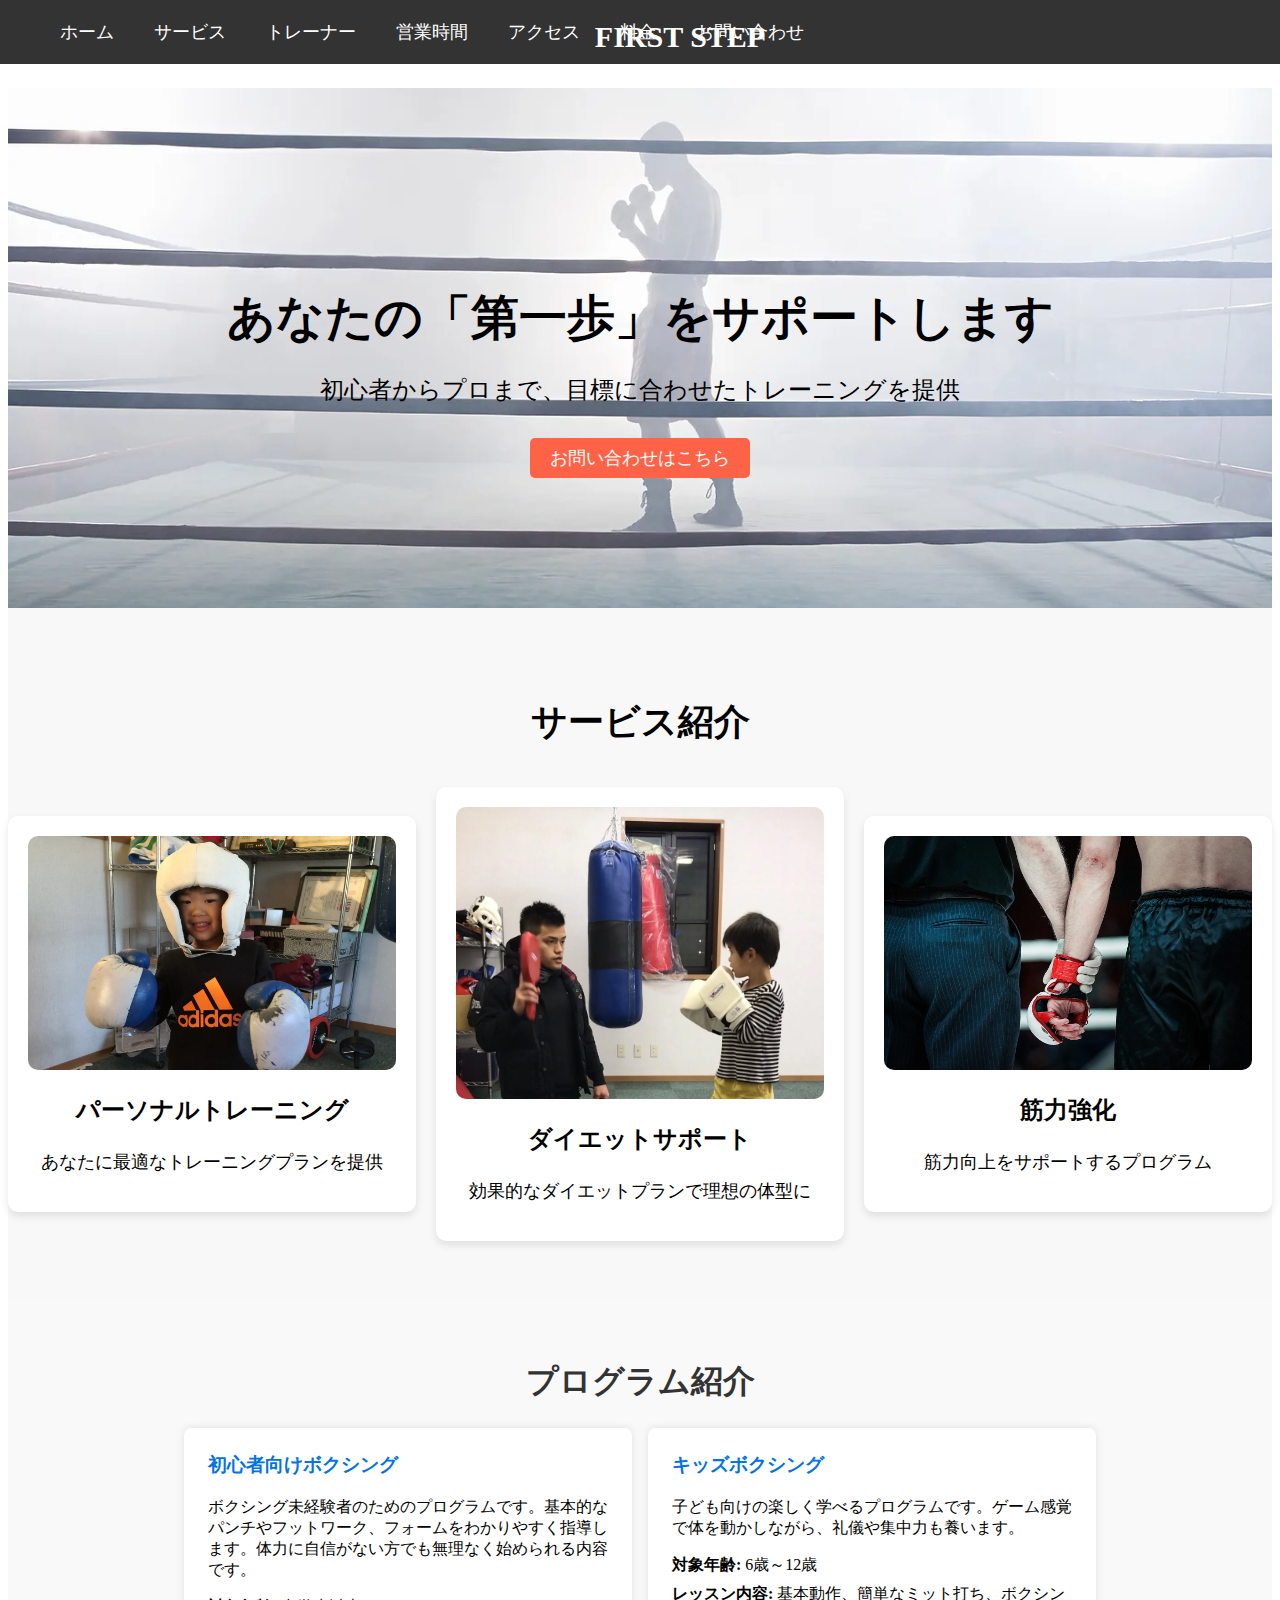
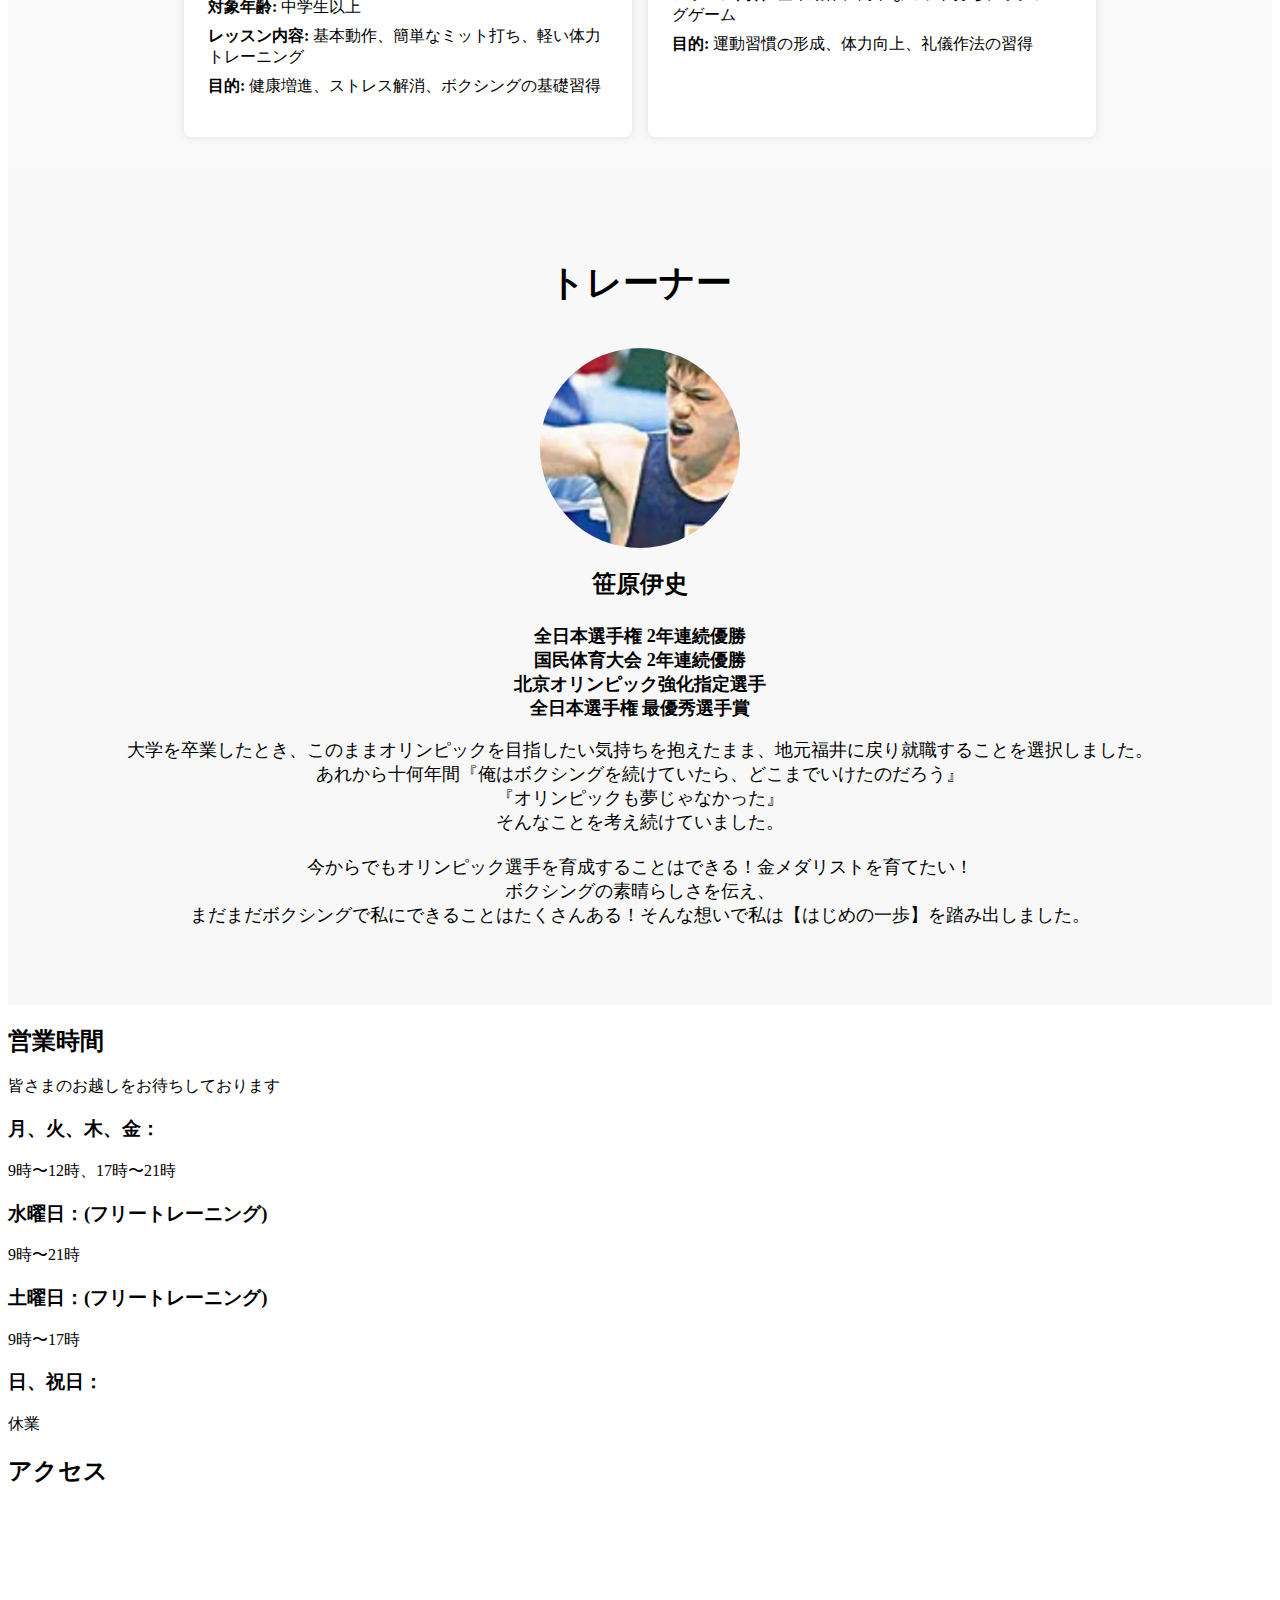
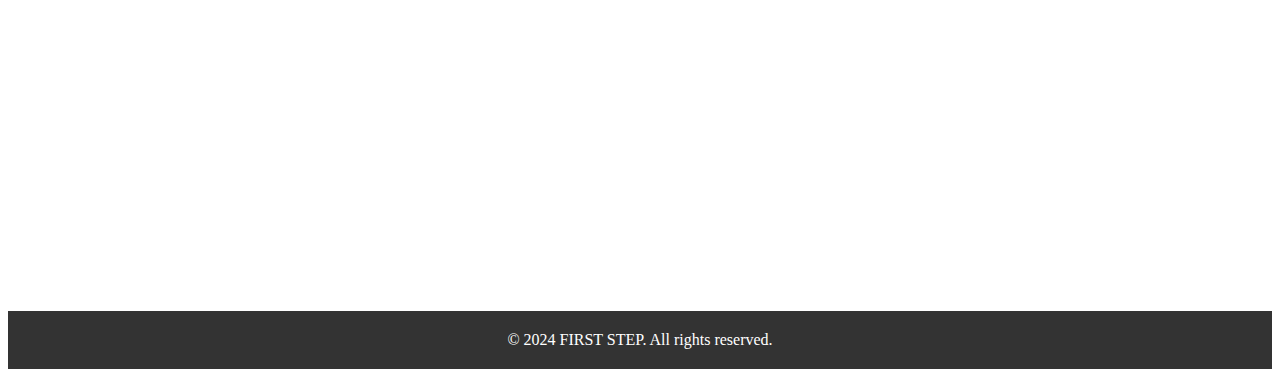
==== commit e8faa504: "Update index.html" ====
--- a/index.html
+++ b/index.html
@@ -17,6 +17,7 @@
           <li><a href="#home">ホーム</a></li>
           <li><a href="#services">サービス</a></li>
           <li><a href="#trainer">トレーナー</a></li>
+          <li><a href="#hours">営業時間</a></li>
           <li><a href="#access">アクセス</a></li>
           <li><a href="price.html">料金</a></li>
           <li><a href="contact.html">お問い合わせ</a></li>
@@ -80,15 +81,66 @@
   </div>
 </section>
 
-  <!-- トレーナー紹介 -->
-  <section class="trainer" id="trainer">
-    <h2>トレーナー紹介</h2>
-    <div class="trainer-item">
-      <img src="trainer.jpg" alt="トレーナー1" class="trainer-image">
+<!-- トレーナーセクション -->
+<section class="trainer" id="trainer">
+  <h2>トレーナー</h2>
+  <div class="trainer-profile">
+    <!-- トレーナー画像 -->
+    <img class="trainer-image" src="trainer.jpg" alt="トレーナーの写真">
+
+    <!-- トレーナーの情報 -->
+    <div class="trainer-info">
       <h3>笹原伊史</h3>
-      <p>全日本選手権2年連続優勝 国民体育大会2年連続優勝 北京オリンピック強化指定選手全日本選手権最優秀選手賞</p>
+      <p class="trainer-accomplishments">
+        <strong>全日本選手権 2年連続優勝</strong><br>
+        <strong>国民体育大会 2年連続優勝</strong><br>
+        <strong>北京オリンピック強化指定選手</strong><br>
+        <strong>全日本選手権 最優秀選手賞</strong>
+      </p>
+
+      <p class="trainer-story">
+        大学を卒業したとき、このままオリンピックを目指したい気持ちを抱えたまま、地元福井に戻り就職することを選択しました。<br>
+        あれから十何年間『俺はボクシングを続けていたら、どこまでいけたのだろう』<br>
+        『オリンピックも夢じゃなかった』<br>
+        そんなことを考え続けていました。<br><br>
+
+        今からでもオリンピック選手を育成することはできる！金メダリストを育てたい！<br>
+        ボクシングの素晴らしさを伝え、<br>
+        まだまだボクシングで私にできることはたくさんある！そんな想いで私は【はじめの一歩】を踏み出しました。
+      </p>
     </div>
-  </section>
+  </div>
+</section>
+
+
+  <!-- 営業時間ページ -->
+<section class="hours" id="hours">
+  <h2>営業時間</h2>
+  <p>皆さまのお越しをお待ちしております</p>
+  
+  <div class="hours-list">
+    <div class="hours-item">
+      <h3>月、火、木、金：</h3>
+      <p>9時〜12時、17時〜21時</p>
+    </div>
+    
+    <div class="hours-item">
+      <h3>水曜日：(フリートレーニング)</h3>
+      <p>9時〜21時</p>
+    </div>
+    
+    <div class="hours-item">
+      <h3>土曜日：(フリートレーニング)</h3>
+      <p>9時〜17時</p>
+    </div>
+    
+    <div class="hours-item">
+      <h3>日、祝日：</h3>
+      <p>休業</p>
+    </div>
+  </div>
+</section>
+
 
   <!-- アクセス -->
   <section class="access" id="access">
--- a/css/style.css
+++ b/css/style.css
@@ -8,9 +8,9 @@
   color: white;
   z-index: 1000;
   display: flex;
-  justify-content: center; /* ヘッダー内の要素を中央に配置 */
   align-items: center;
   padding: 20px 40px;
+  justify-content: space-between;  /* ロゴとナビゲーションを左右に分ける */
 }
 
 /* ロゴ */
@@ -18,14 +18,16 @@
   font-size: 30px;
   margin: 0;
   text-align: center;
-  flex: 1; /* ロゴを中央に配置するためにflexを使用 */
+  position: absolute;  /* ロゴを絶対位置で中央に */
+  left: 50%;
+  transform: translateX(-50%);  /* 完全な中央揃え */
 }
 
 /* ナビゲーションメニュー */
 .nav-links {
   list-style: none;
   display: flex;
-  justify-content: flex-end; /* ナビゲーションメニューを右寄せ */
+  justify-content: flex-end;  /* ナビゲーションメニューを右寄せ */
   margin: 0;
   padding: 0;
 }
@@ -72,9 +74,21 @@
   cursor: pointer;
 }
 
+/* スマホ表示時の調整 */
 @media (max-width: 768px) {
+  .header {
+    justify-content: space-between;  /* 左右に分ける */
+    padding: 15px 20px;  /* モバイル用に余白を調整 */
+  }
+
+  .logo {
+    position: static;  /* ロゴの絶対位置を解除 */
+    transform: none;  /* 位置調整を解除 */
+    text-align: left;  /* 左寄せに戻す */
+  }
+
   .nav-links {
-    display: none;
+    display: none; /* メニューは非表示 */
     width: 100%;
     text-align: center;
     background-color: #333;
@@ -96,7 +110,7 @@
   .nav-links li {
     margin: 10px 0;
   }
-
+  
   .nav-links a {
     font-size: 20px;
   }
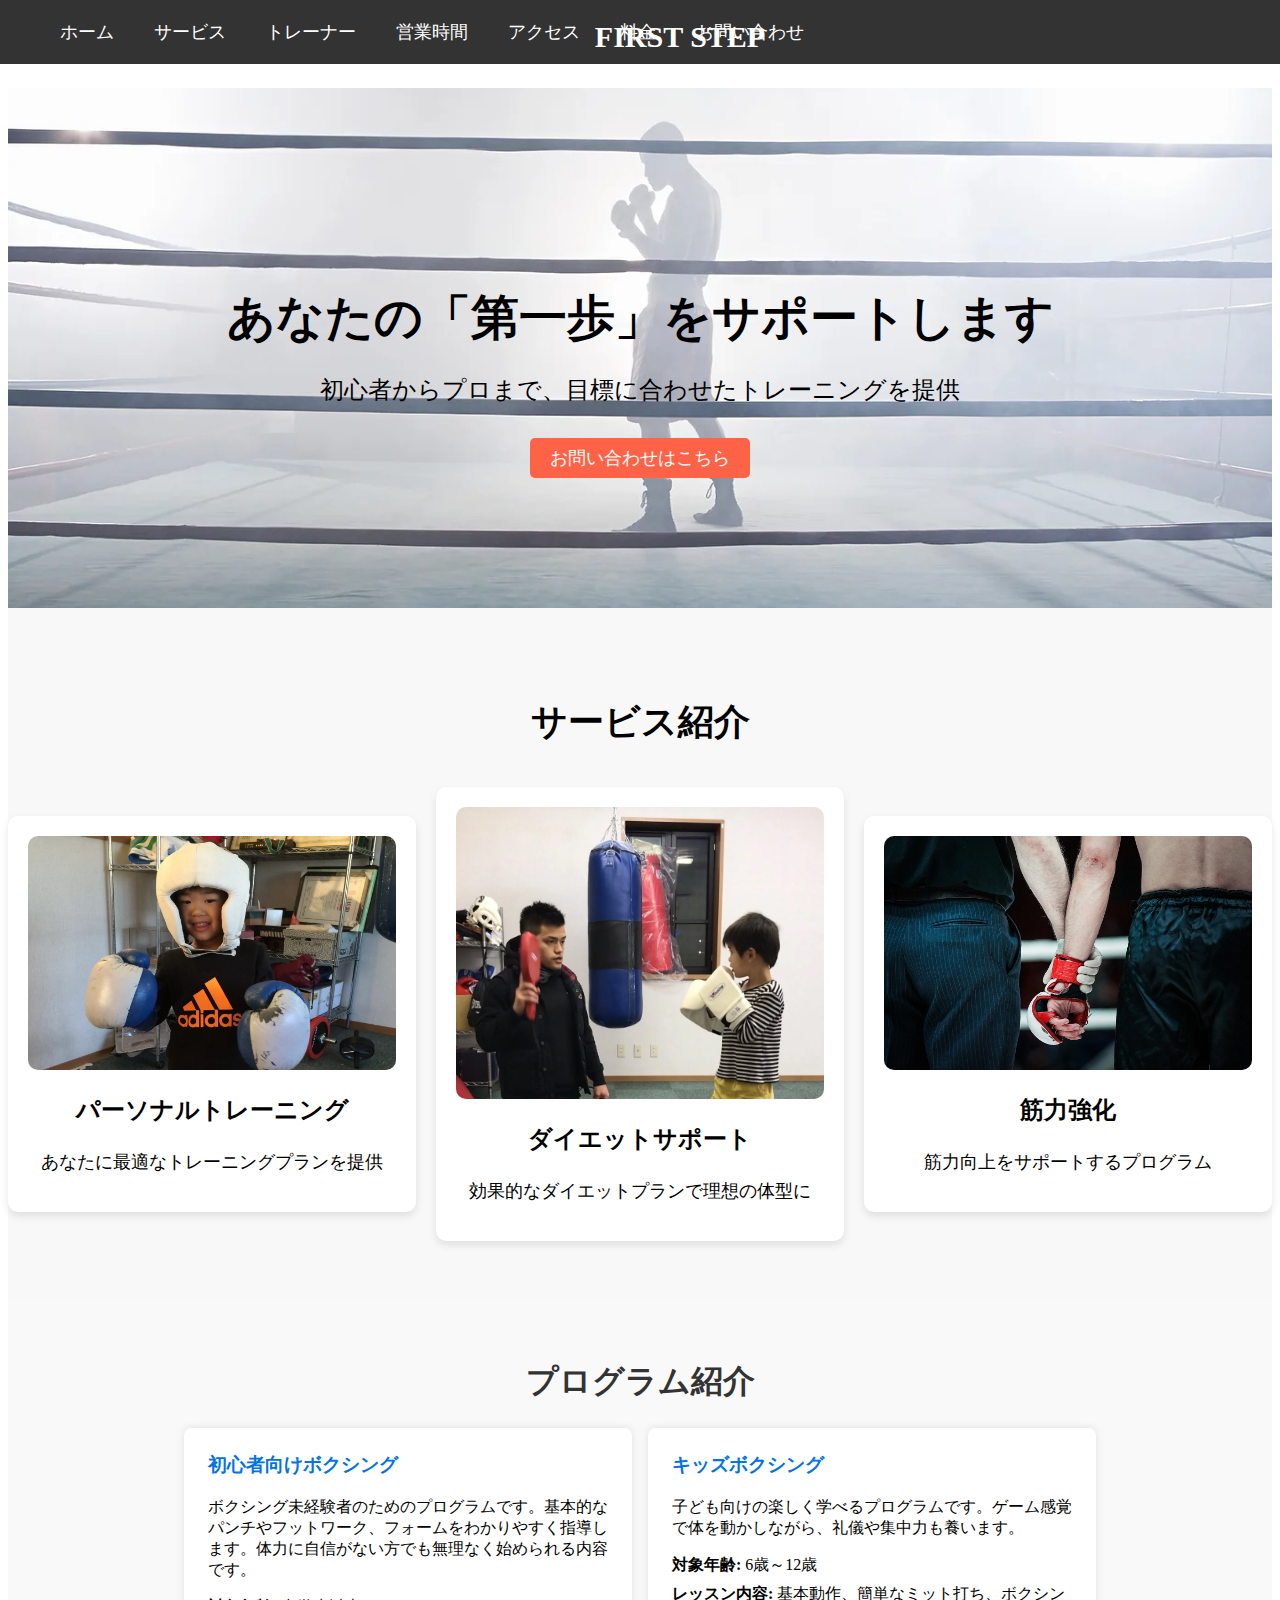
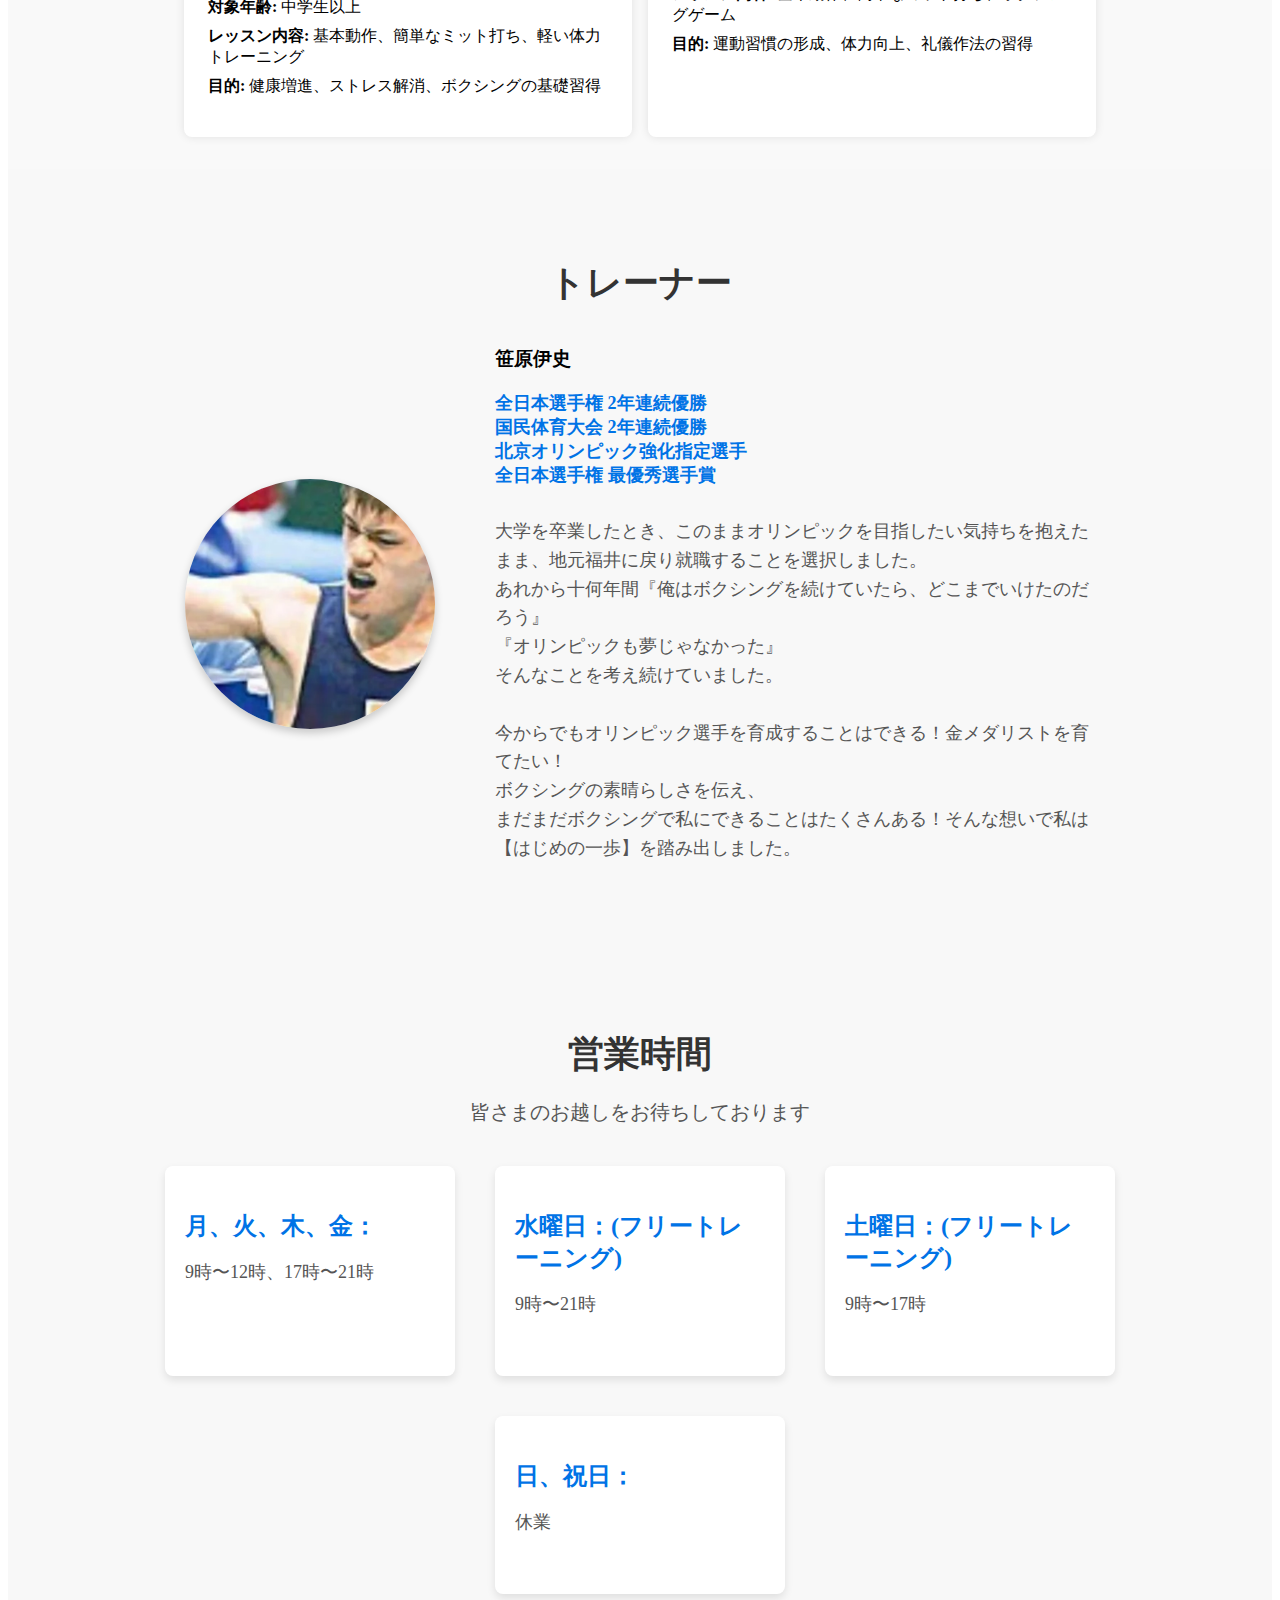
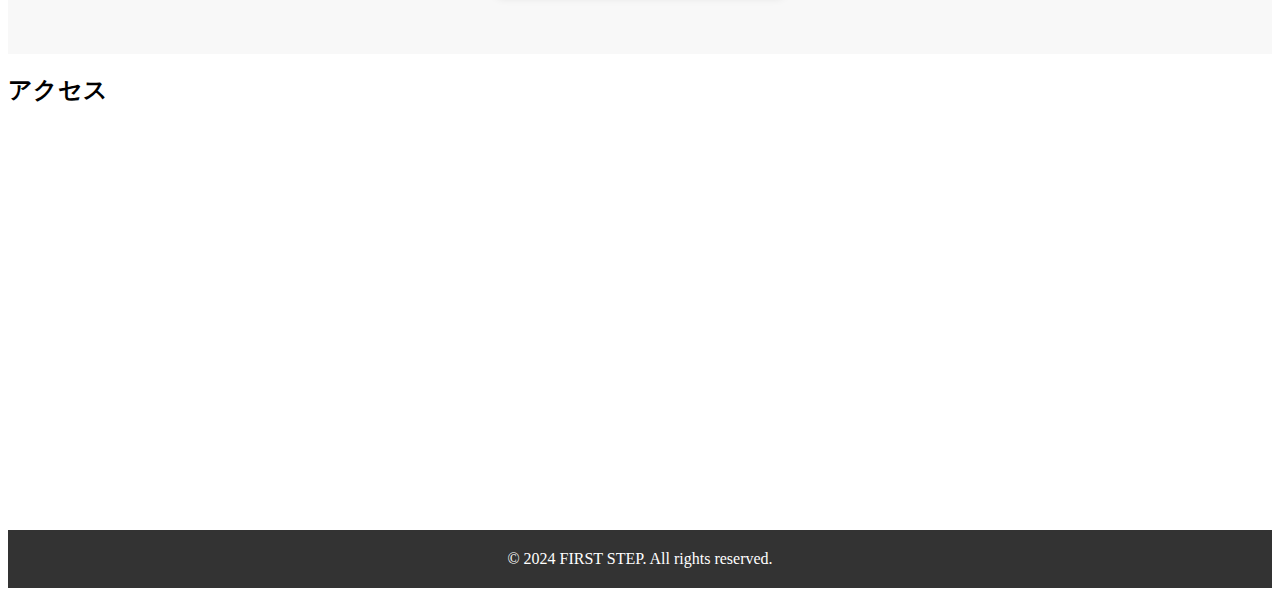
==== commit 4f433cf0: "Update index.html" ====
--- a/index.html
+++ b/index.html
@@ -146,9 +146,17 @@
   <section class="access" id="access">
     <h2>アクセス</h2>
     <div class="map">
-      <iframe src="https://www.google.com/maps/embed?pb=!1m18!1m12!1m3!1d3240.909237659369!2d137.24299381525692!3d35.15309782423658!2m3!1f0!2f0!3f0!3m2!1i1024!2i768!4f13.1!3m3!1m2!1s0x6002e6b1cf7b1f71%3A0x26edcf01f8b9e5b1!2z44CSNjYwMDAwMDAwMjA0XzEwP2c2MDY1NTg3Mjg5MDgzMzg!5e0!3m2!1sja!2sjp!4v1675389671304!5m2!1sja!2sjp" width="100%" height="400" style="border:0;" allowfullscreen="" loading="lazy"></iframe>
+      <iframe
+        src="https://www.google.com/maps/embed?pb=!1m18!1m12!1m3!1d5430.4643628130125!2d136.17078887383212!3d35.972068550290956!2m3!1f0!2f0!3f0!3m2!1i1024!2i768!4f13.1!3m3!1m2!1s0x5ff8b06b1cd1b303%3A0x627d786af4d6b583!2z44CSOTE2LTAwMjEg56aP5LqV55yM6a-W5rGf5biC5LiJ5YWt55S677yR5LiB55uu77yR77yU4oiS77yR77yQ!5e0!3m2!1sja!2sjp!4v1733192808912!5m2!1sja!2sjp"
+        width="100%"
+        height="400"
+        style="border:0;"
+        allowfullscreen=""
+        loading="lazy"
+        referrerpolicy="no-referrer-when-downgrade">
+      </iframe>
     </div>
-  </section>
+  </section>  
 
   <footer>
     <p>&copy; 2024 FIRST STEP. All rights reserved.</p>
--- a/css/style.css
+++ b/css/style.css
@@ -110,7 +110,7 @@
   .nav-links li {
     margin: 10px 0;
   }
-  
+
   .nav-links a {
     font-size: 20px;
   }
@@ -310,26 +310,76 @@
   font-size: 16px;
 }
 
-/* トレーナー画像 */
-.trainer .trainer-image {
-  width: 200px; /* 画像のサイズを調整 */
-  height: 200px; /* 画像のサイズを調整 */
-  border-radius: 50%; /* 丸くする */
-  display: block;
-  margin: 0 auto 20px auto; /* 中央揃え */
-  object-fit: cover; /* 画像の縦横比を保ちつつ、切り抜き表示 */
-}
-
-.trainer h3 {
-  text-align: center; /* 名前も中央揃え */
-  font-size: 24px;
-  margin-top: 10px;
-}
-
-.trainer p {
-  text-align: center; /* 説明文も中央揃え */
-  font-size: 18px;
-  margin-top: 10px;
+/* トレーナーセクション */
+.trainer {
+  padding: 60px 20px;
+  text-align: center;
+  background-color: #f8f8f8;
+}
+
+.trainer h2 {
+  font-size: 36px;
+  margin-bottom: 20px;
+  color: #333;
+}
+
+.trainer-profile {
+  display: flex;
+  justify-content: center;
+  align-items: center;
+  gap: 40px;
+  flex-wrap: wrap;
+  text-align: left;
+}
+
+.trainer-image {
+  width: 250px; /* 画像の幅を大きくする */
+  height: 250px; /* 画像の高さを大きくする */
+  border-radius: 50%;
+  object-fit: cover;
+  box-shadow: 0 4px 8px rgba(0, 0, 0, 0.2);
+}
+
+
+.trainer-info {
+  max-width: 600px;
+  text-align: left;
+  margin-left: 20px;
+}
+
+.trainer-accomplishments {
+  font-size: 18px;
+  margin-bottom: 30px;
+  color: #555;
+}
+
+.trainer-accomplishments strong {
+  color: #0073e6;
+  font-weight: bold;
+}
+
+.trainer-story {
+  font-size: 18px;
+  color: #555;
+  line-height: 1.6;
+  margin-top: 20px;
+}
+
+/* レスポンシブ対応 */
+@media (max-width: 768px) {
+  .trainer-profile {
+    flex-direction: column;
+    align-items: center;
+  }
+
+  .trainer-info {
+    text-align: center;
+    margin-left: 0;
+  }
+
+  .trainer-image {
+    margin-bottom: 20px;
+  }
 }
 
 /* レスポンシブ対応 */
@@ -409,3 +459,64 @@
 .program-item ul li {
   margin: 0.5rem 0;
 }
+
+/* 営業時間セクション */
+.hours {
+  padding: 60px 20px;
+  text-align: center;
+  background-color: #f8f8f8;
+}
+
+.hours h2 {
+  font-size: 36px;
+  margin-bottom: 20px;
+  color: #333;
+}
+
+.hours p {
+  font-size: 20px;
+  margin-bottom: 40px;
+  color: #555;
+}
+
+/* 営業時間リスト */
+.hours-list {
+  display: flex;
+  flex-wrap: wrap;
+  justify-content: center;
+  gap: 40px;
+}
+
+/* 営業時間項目 */
+.hours-item {
+  background-color: #fff;
+  padding: 20px;
+  border-radius: 8px;
+  box-shadow: 0 4px 8px rgba(0, 0, 0, 0.1);
+  width: 250px;
+  text-align: left;
+}
+
+.hours-item h3 {
+  font-size: 24px;
+  color: #0073e6;
+  margin-bottom: 10px;
+}
+
+.hours-item p {
+  font-size: 18px;
+  color: #555;
+}
+
+/* レスポンシブ対応 */
+@media (max-width: 768px) {
+  .hours-list {
+    flex-direction: column;
+    align-items: center;
+  }
+
+  .hours-item {
+    width: 80%;
+    margin-bottom: 20px;
+  }
+}
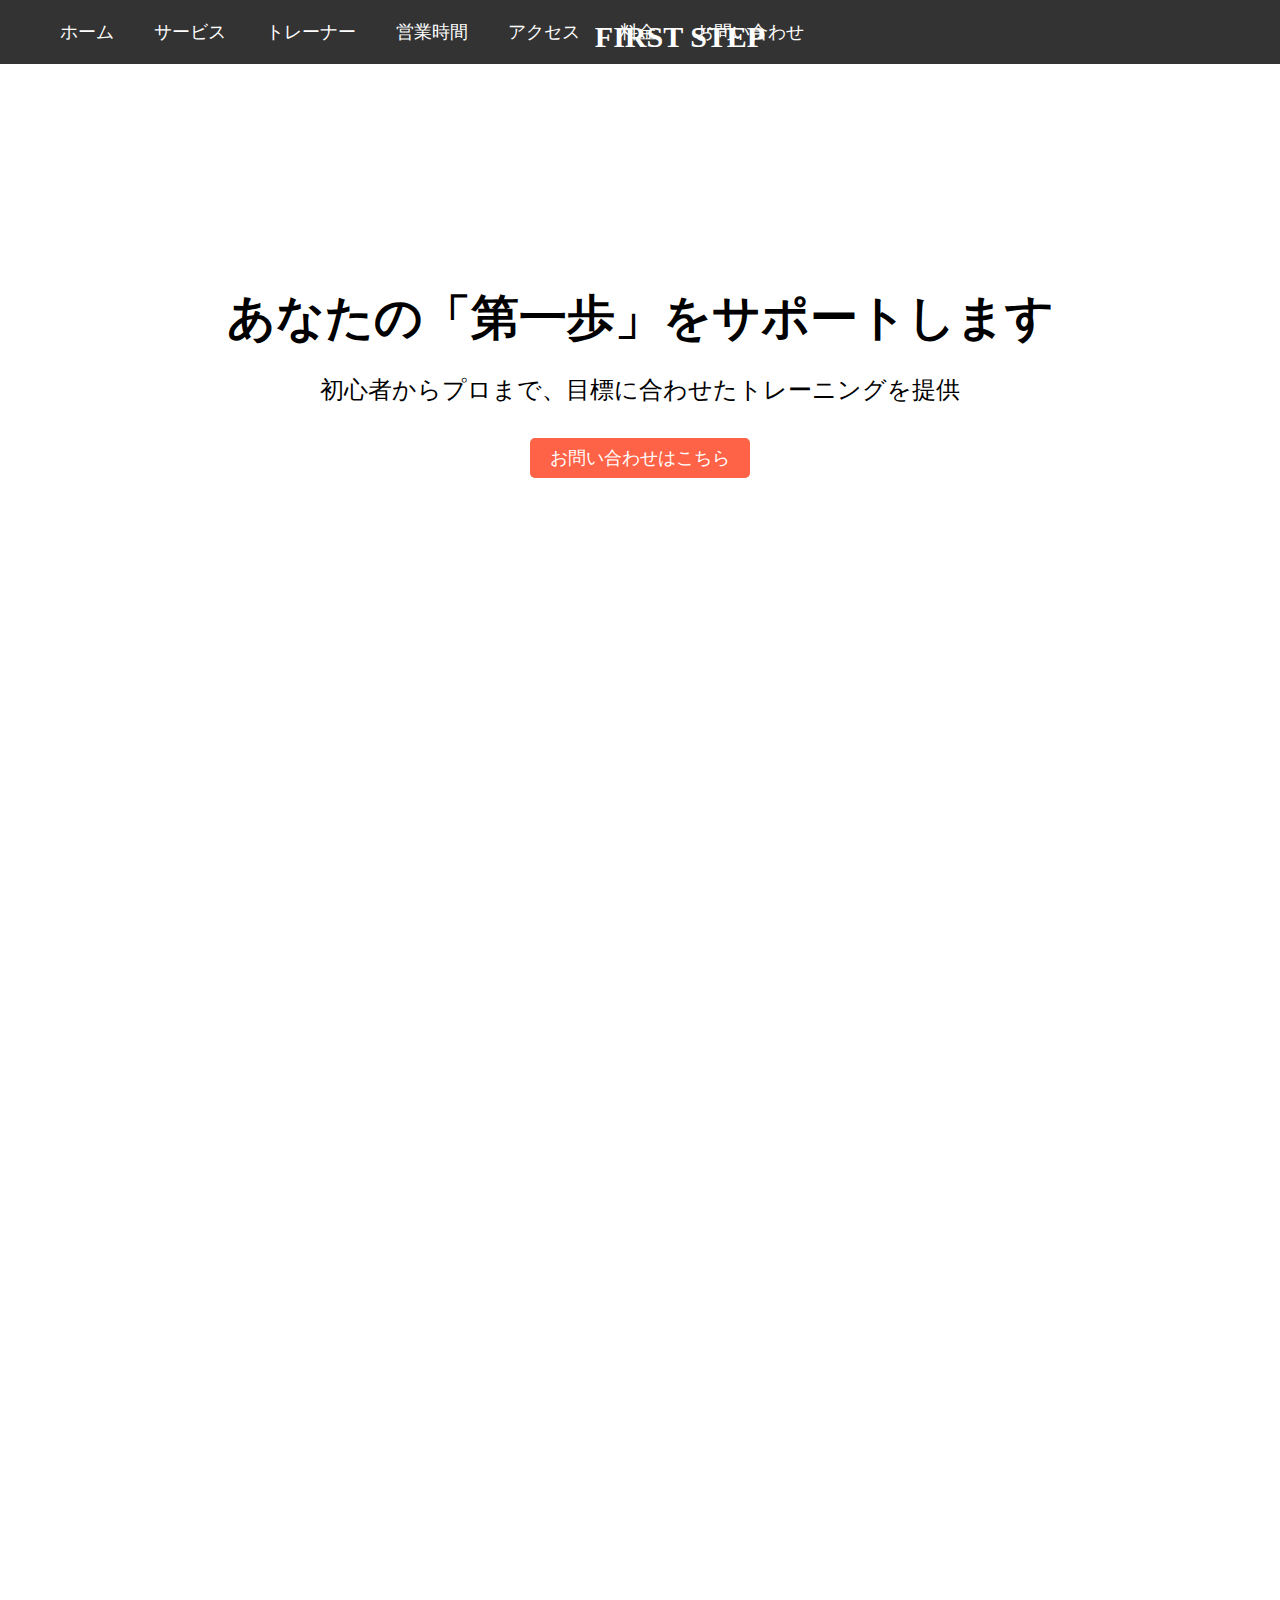
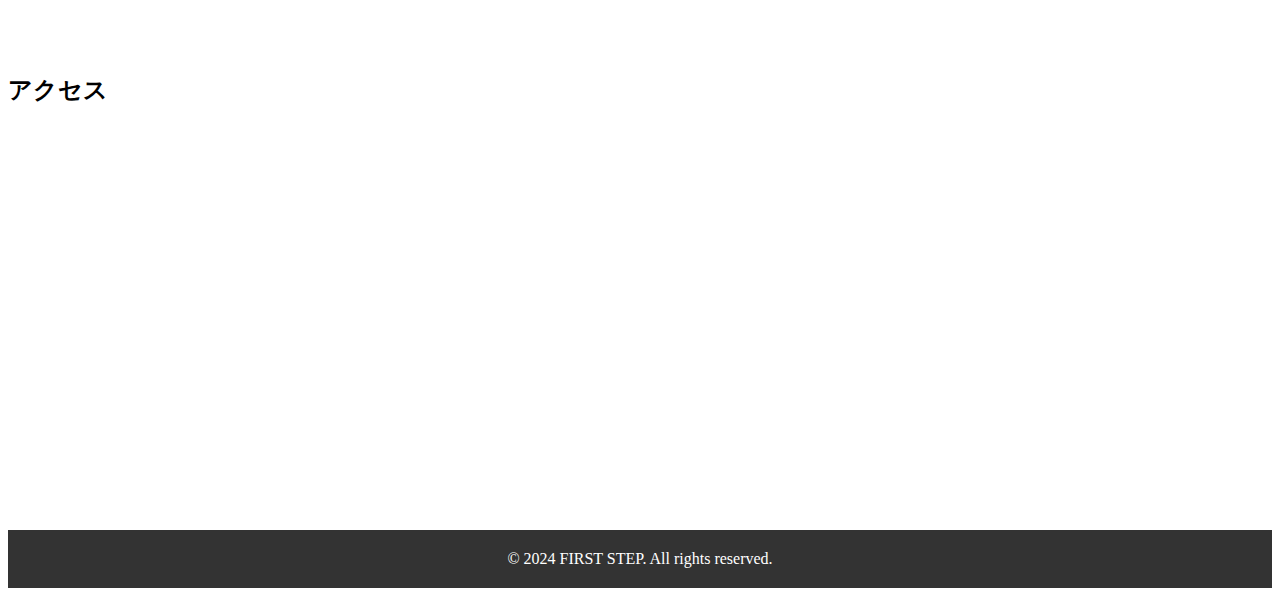
==== commit 2beee853: "Update index.html" ====
--- a/index.html
+++ b/index.html
@@ -40,17 +40,17 @@
     <h2>サービス紹介</h2>
     <div class="service-items">
       <div class="service-item">
-        <img src="service1.jpg" alt="トレーニング" />
+        <img src="images/sample1.jpg" alt="トレーニング" />
         <h3>パーソナルトレーニング</h3>
         <p>あなたに最適なトレーニングプランを提供</p>
       </div>
       <div class="service-item">
-        <img src="service2.jpg" alt="ダイエット" />
+        <img src="images/sample2.jpg" alt="ダイエット" />
         <h3>ダイエットサポート</h3>
         <p>効果的なダイエットプランで理想の体型に</p>
       </div>
       <div class="service-item">
-        <img src="service3.jpg" alt="筋力強化" />
+        <img src="images/sample3.jpg" alt="筋力強化" />
         <h3>筋力強化</h3>
         <p>筋力向上をサポートするプログラム</p>
       </div>
@@ -86,7 +86,7 @@
   <h2>トレーナー</h2>
   <div class="trainer-profile">
     <!-- トレーナー画像 -->
-    <img class="trainer-image" src="trainer.jpg" alt="トレーナーの写真">
+    <img class="trainer-image" src="images/trainer.jpg" alt="トレーナーの写真">
 
     <!-- トレーナーの情報 -->
     <div class="trainer-info">
--- a/css/style.css
+++ b/css/style.css
@@ -520,3 +520,47 @@
     margin-bottom: 20px;
   }
 }
+
+.services {
+  opacity: 0;
+  transform: translateY(20px);
+  transition: opacity 0.6s ease-out, transform 0.6s ease-out;
+}
+
+.services.visible {
+  opacity: 1;
+  transform: translateY(0);
+}
+
+.programs {
+  opacity: 0;
+  transform: translateY(20px);
+  transition: opacity 0.6s ease-out, transform 0.6s ease-out;
+}
+
+.programs.visible {
+  opacity: 1;
+  transform: translateY(0);
+}
+
+.trainer {
+  opacity: 0;
+  transform: translateY(20px);
+  transition: opacity 0.6s ease-out, transform 0.6s ease-out;
+}
+
+.trainer.visible {
+  opacity: 1;
+  transform: translateY(0);
+}
+
+.hours {
+  opacity: 0;
+  transform: translateY(20px);
+  transition: opacity 0.6s ease-out, transform 0.6s ease-out;
+}
+
+.hours.visible {
+  opacity: 1;
+  transform: translateY(0);
+}
